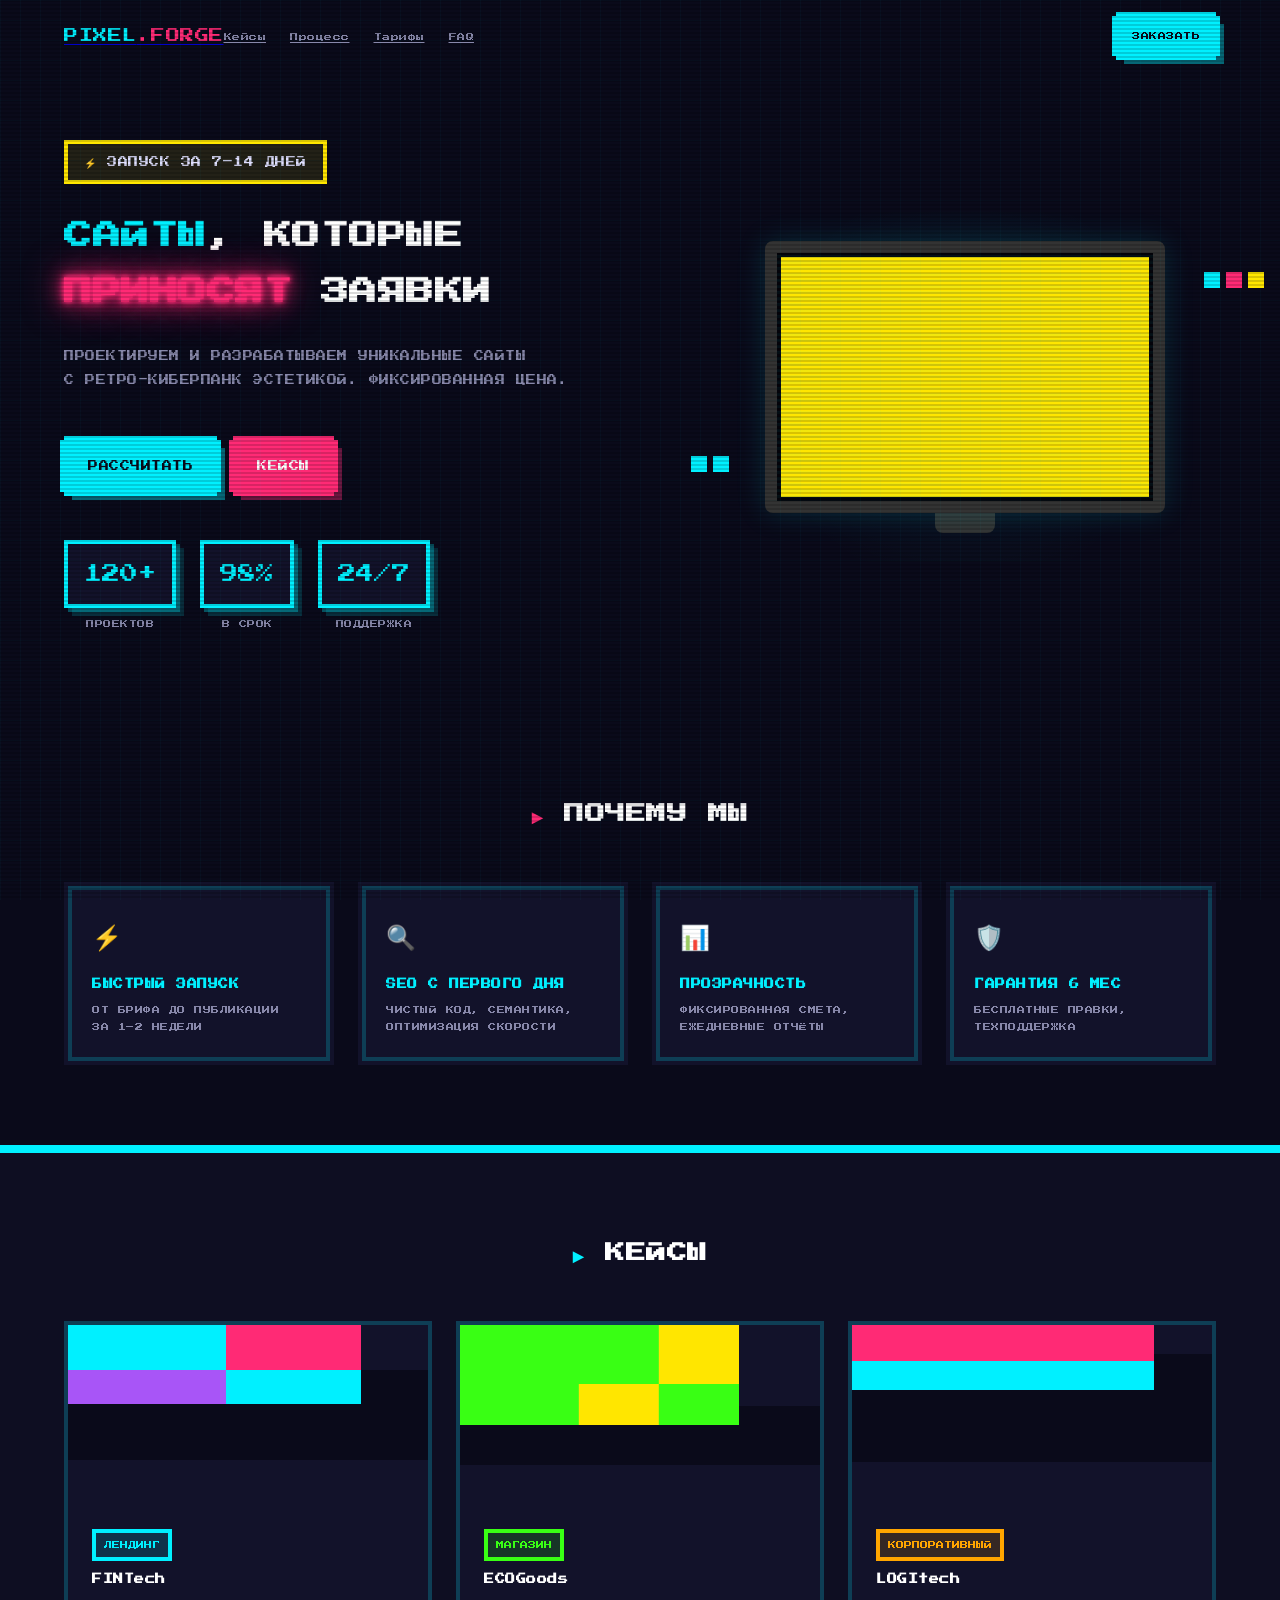
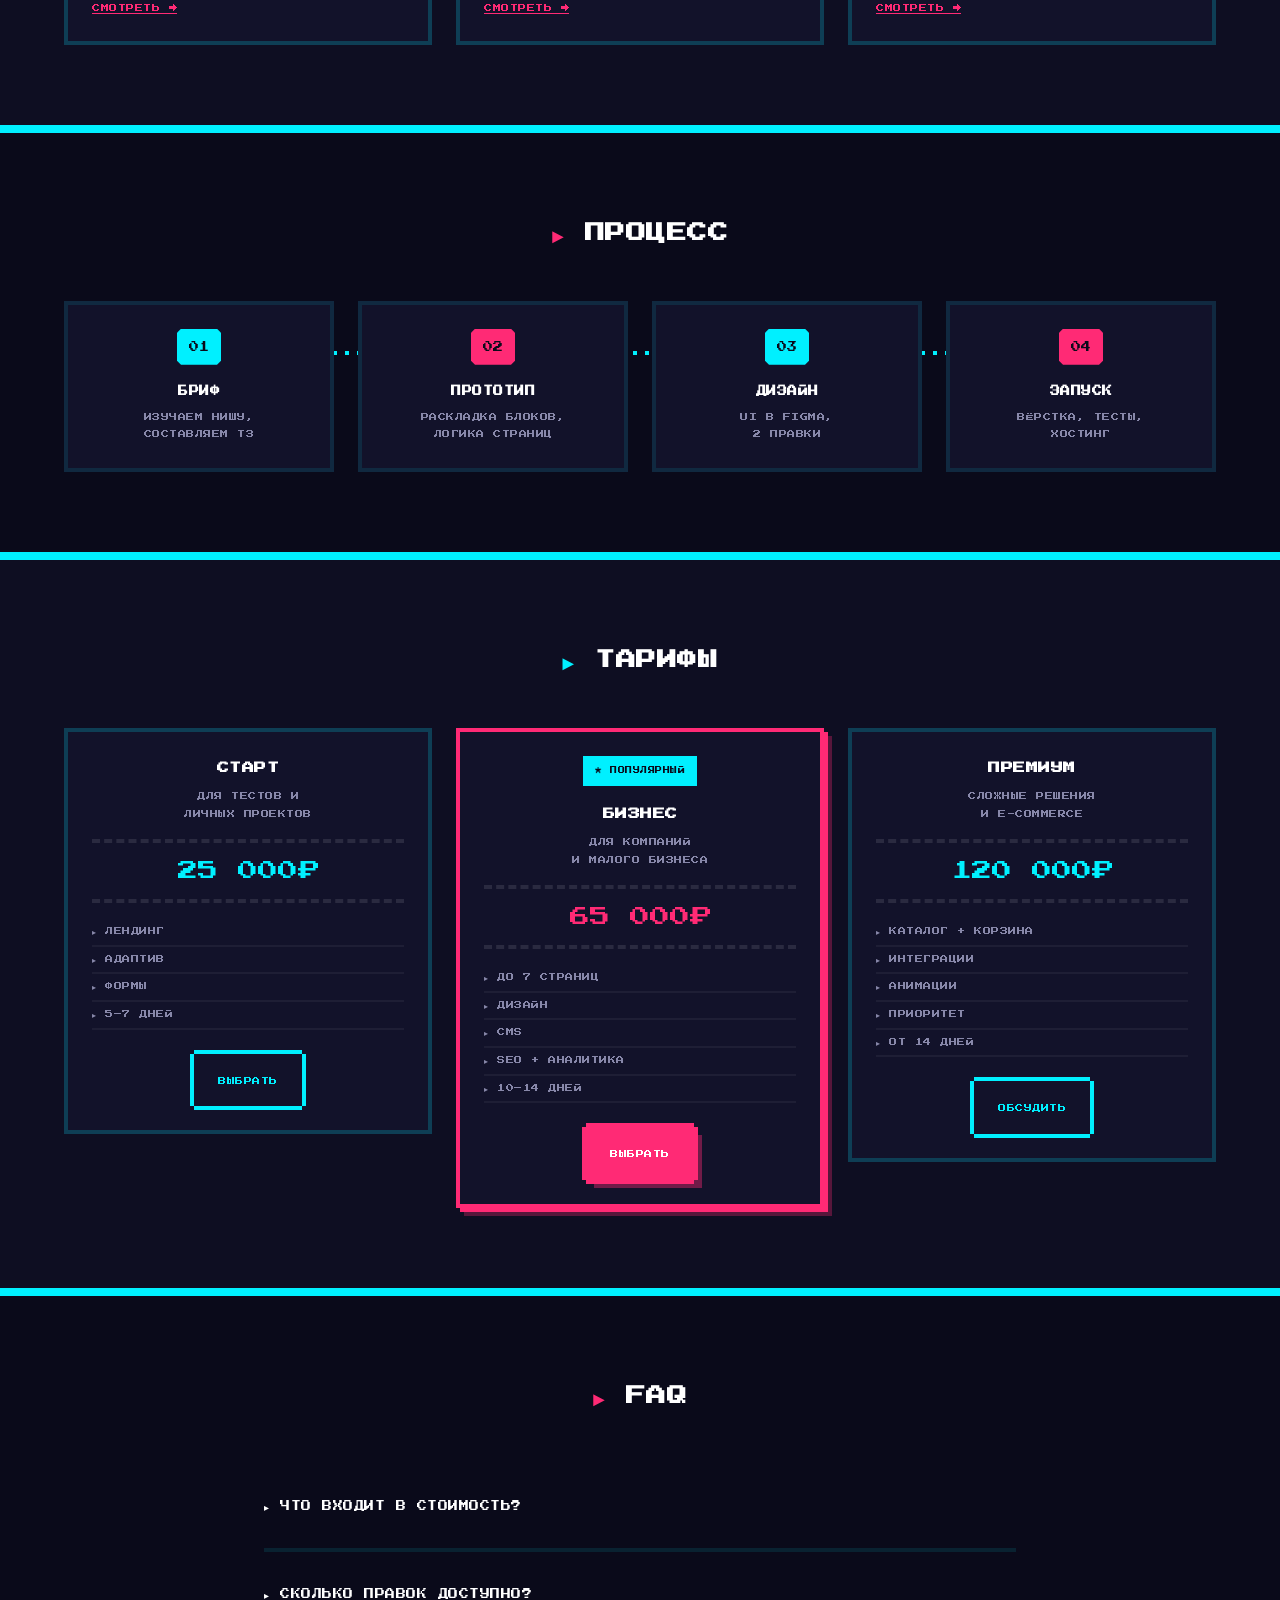
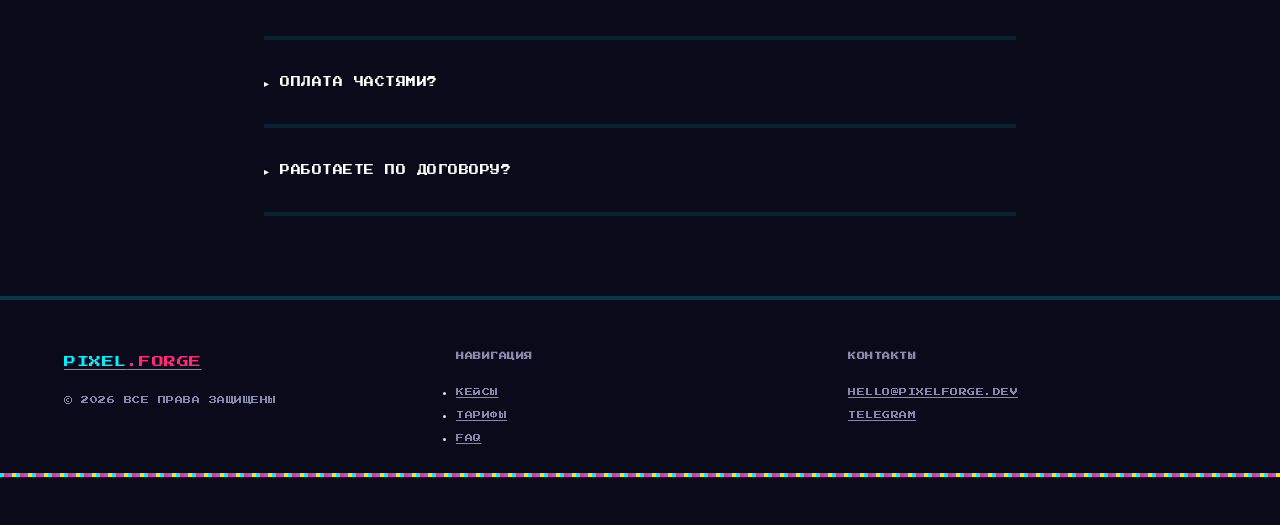
==== index.html @ 9a160480 "Add files via upload" ====
<!DOCTYPE html>
<html lang="ru">
<head>
  <meta charset="UTF-8">
  <meta name="viewport" content="width=device-width, initial-scale=1.0">
  <title>PIXEL.FORGE — Сайты в пиксельном стиле</title>
  <meta name="description" content="Создаём уникальные сайты в ретро-киберпанк стиле. Прозрачные цены, фиксированные сроки.">

  <!-- Пиксельный шрифт -->
  <link rel="preconnect" href="https://fonts.googleapis.com">
  <link rel="preconnect" href="https://fonts.gstatic.com" crossorigin>
  <link href="https://fonts.googleapis.com/css2?family=Press+Start+2P&display=swap" rel="stylesheet">

  <link rel="stylesheet" href="css/style.css">
</head>
<body>

  <!-- Сканлайн-оверлей -->
  <div class="scanlines"></div>
  <div class="grid-overlay"></div>

  <!-- HEADER -->
  <header class="header" id="header">
    <div class="container header__inner">
      <a href="#" class="logo">
        <span class="pixel-text pixel-cyan">PIXEL</span><span class="pixel-text pixel-pink">.FORGE</span>
      </a>
      <nav class="nav" id="nav">
        <ul class="nav__list">
          <li><a href="#portfolio" class="nav__link pixel-text">Кейсы</a></li>
          <li><a href="#process" class="nav__link pixel-text">Процесс</a></li>
          <li><a href="#pricing" class="nav__link pixel-text">Тарифы</a></li>
          <li><a href="#faq" class="nav__link pixel-text">FAQ</a></li>
        </ul>
        <button class="nav__close pixel-text" aria-label="Закрыть меню">[X]</button>
      </nav>
      <a href="#pricing" class="btn btn-pixel btn-cyan header__cta">
        <span class="pixel-text">ЗАКАЗАТЬ</span>
      </a>
      <button class="burger" id="burger" aria-label="Открыть меню">
        <span></span><span></span><span></span>
      </button>
    </div>
  </header>

  <main>
    <!-- HERO -->
    <section class="hero">
      <div class="container hero__inner">
        <div class="hero__content">
          <div class="pixel-badge fade-up">
            <span class="pixel-text">⚡ ЗАПУСК ЗА 7–14 ДНЕЙ</span>
          </div>
          <h1 class="fade-up pixel-text">
            <span class="pixel-cyan">САЙТЫ</span>, КОТОРЫЕ<br>
            <span class="pixel-pink glow">ПРИНОСЯТ</span> ЗАЯВКИ
          </h1>
          <p class="hero__desc pixel-text fade-up">
            ПРОЕКТИРУЕМ И РАЗРАБАТЫВАЕМ УНИКАЛЬНЫЕ САЙТЫ<br>
            С РЕТРО-КИБЕРПАНК ЭСТЕТИКОЙ. ФИКСИРОВАННАЯ ЦЕНА.
          </p>
          <div class="hero__btns fade-up">
            <a href="#pricing" class="btn btn-pixel btn-cyan">
              <span class="pixel-text">РАССЧИТАТЬ</span>
            </a>
            <a href="#portfolio" class="btn btn-pixel btn-pink">
              <span class="pixel-text">КЕЙСЫ</span>
            </a>
          </div>

          <!-- Пиксельная статистика -->
          <div class="pixel-stats fade-up">
            <div class="pixel-stat">
              <div class="pixel-block">120+</div>
              <span class="pixel-text small">ПРОЕКТОВ</span>
            </div>
            <div class="pixel-stat">
              <div class="pixel-block">98%</div>
              <span class="pixel-text small">В СРОК</span>
            </div>
            <div class="pixel-stat">
              <div class="pixel-block">24/7</div>
              <span class="pixel-text small">ПОДДЕРЖКА</span>
            </div>
          </div>
        </div>

        <!-- Пиксельный мокап -->
        <div class="hero__visual fade-up">
          <div class="pixel-monitor">
            <div class="monitor-screen">
              <div class="monitor-content">
                <div class="pixel-city"></div>
              </div>
              <div class="scanline-monitor"></div>
            </div>
            <div class="monitor-stand"></div>
            <div class="monitor-glow"></div>
          </div>

          <!-- Декоративные пиксель-элементы -->
          <div class="pixel-deco pixel-deco-1">
            <div class="pixel-block-small pixel-cyan-bg"></div>
            <div class="pixel-block-small pixel-pink-bg"></div>
            <div class="pixel-block-small pixel-yellow-bg"></div>
          </div>
          <div class="pixel-deco pixel-deco-2">
            <div class="pixel-block-small pixel-cyan-bg"></div>
            <div class="pixel-block-small pixel-cyan-bg"></div>
          </div>
        </div>
      </div>
    </section>

    <!-- BENEFITS -->
    <section class="section" id="benefits">
      <div class="container">
        <h2 class="section-title fade-up pixel-text">
          <span class="pixel-pink">►</span> ПОЧЕМУ МЫ
        </h2>
        <div class="pixel-grid pixel-grid-4">
          <div class="pixel-card fade-up">
            <div class="pixel-card-icon">⚡</div>
            <h3 class="pixel-text">БЫСТРЫЙ ЗАПУСК</h3>
            <p class="pixel-text small">ОТ БРИФА ДО ПУБЛИКАЦИИ<br>ЗА 1–2 НЕДЕЛИ</p>
          </div>
          <div class="pixel-card fade-up">
            <div class="pixel-card-icon">🔍</div>
            <h3 class="pixel-text">SEO С ПЕРВОГО ДНЯ</h3>
            <p class="pixel-text small">ЧИСТЫЙ КОД, СЕМАНТИКА,<br>ОПТИМИЗАЦИЯ СКОРОСТИ</p>
          </div>
          <div class="pixel-card fade-up">
            <div class="pixel-card-icon">📊</div>
            <h3 class="pixel-text">ПРОЗРАЧНОСТЬ</h3>
            <p class="pixel-text small">ФИКСИРОВАННАЯ СМЕТА,<br>ЕЖЕДНЕВНЫЕ ОТЧЁТЫ</p>
          </div>
          <div class="pixel-card fade-up">
            <div class="pixel-card-icon">🛡️</div>
            <h3 class="pixel-text">ГАРАНТИЯ 6 МЕС</h3>
            <p class="pixel-text small">БЕСПЛАТНЫЕ ПРАВКИ,<br>ТЕХПОДДЕРЖКА</p>
          </div>
        </div>
      </div>
    </section>

    <!-- PORTFOLIO -->
    <section class="section section-alt" id="portfolio">
      <div class="container">
        <h2 class="section-title fade-up pixel-text">
          <span class="pixel-cyan">►</span> КЕЙСЫ
        </h2>
        <div class="pixel-grid pixel-grid-3">
          <article class="portfolio-pixel fade-up">
            <div class="portfolio-pixel-img">
              <div class="pixel-art-thumb pixel-art-thumb-1"></div>
            </div>
            <div class="portfolio-pixel-info">
              <span class="pixel-tag">ЛЕНДИНГ</span>
              <h3 class="pixel-text">FINTech</h3>
              <a href="#" class="link-pixel pixel-text">СМОТРЕТЬ →</a>
            </div>
          </article>
          <article class="portfolio-pixel fade-up">
            <div class="portfolio-pixel-img">
              <div class="pixel-art-thumb pixel-art-thumb-2"></div>
            </div>
            <div class="portfolio-pixel-info">
              <span class="pixel-tag pixel-tag-green">МАГАЗИН</span>
              <h3 class="pixel-text">ECOGoods</h3>
              <a href="#" class="link-pixel pixel-text">СМОТРЕТЬ →</a>
            </div>
          </article>
          <article class="portfolio-pixel fade-up">
            <div class="portfolio-pixel-img">
              <div class="pixel-art-thumb pixel-art-thumb-3"></div>
            </div>
            <div class="portfolio-pixel-info">
              <span class="pixel-tag pixel-tag-orange">КОРПОРАТИВНЫЙ</span>
              <h3 class="pixel-text">LOGItech</h3>
              <a href="#" class="link-pixel pixel-text">СМОТРЕТЬ →</a>
            </div>
          </article>
        </div>
      </div>
    </section>

    <!-- PROCESS -->
    <section class="section" id="process">
      <div class="container">
        <h2 class="section-title fade-up pixel-text">
          <span class="pixel-pink">►</span> ПРОЦЕСС
        </h2>
        <div class="pixel-steps">
          <div class="pixel-step fade-up">
            <div class="pixel-step-num pixel-cyan-bg">01</div>
            <h3 class="pixel-text">БРИФ</h3>
            <p class="pixel-text small">ИЗУЧАЕМ НИШУ,<br>СОСТАВЛЯЕМ ТЗ</p>
          </div>
          <div class="pixel-step fade-up">
            <div class="pixel-step-num pixel-pink-bg">02</div>
            <h3 class="pixel-text">ПРОТОТИП</h3>
            <p class="pixel-text small">РАСКЛАДКА БЛОКОВ,<br>ЛОГИКА СТРАНИЦ</p>
          </div>
          <div class="pixel-step fade-up">
            <div class="pixel-step-num pixel-cyan-bg">03</div>
            <h3 class="pixel-text">ДИЗАЙН</h3>
            <p class="pixel-text small">UI В FIGMA,<br>2 ПРАВКИ</p>
          </div>
          <div class="pixel-step fade-up">
            <div class="pixel-step-num pixel-pink-bg">04</div>
            <h3 class="pixel-text">ЗАПУСК</h3>
            <p class="pixel-text small">ВЁРСТКА, ТЕСТЫ,<br>ХОСТИНГ</p>
          </div>
        </div>
      </div>
    </section>

    <!-- PRICING -->
    <section class="section section-alt" id="pricing">
      <div class="container">
        <h2 class="section-title fade-up pixel-text">
          <span class="pixel-cyan">►</span> ТАРИФЫ
        </h2>
        <div class="pricing-pixel-grid">
          <div class="price-pixel-card fade-up">
            <h3 class="pixel-text">СТАРТ</h3>
            <p class="pixel-text small price-desc">ДЛЯ ТЕСТОВ И<br>ЛИЧНЫХ ПРОЕКТОВ</p>
            <div class="pixel-price pixel-cyan">25 000₽</div>
            <ul class="pixel-price-list">
              <li class="pixel-text small">▸ ЛЕНДИНГ</li>
              <li class="pixel-text small">▸ АДАПТИВ</li>
              <li class="pixel-text small">▸ ФОРМЫ</li>
              <li class="pixel-text small">▸ 5–7 ДНЕЙ</li>
            </ul>
            <a href="#contact" class="btn btn-pixel btn-outline-cyan">
              <span class="pixel-text small">ВЫБРАТЬ</span>
            </a>
          </div>
          <div class="price-pixel-card price-pixel-card-pop fade-up">
            <div class="pixel-badge pixel-badge-blue pixel-text">★ ПОПУЛЯРНЫЙ</div>
            <h3 class="pixel-text">БИЗНЕС</h3>
            <p class="pixel-text small price-desc">ДЛЯ КОМПАНИЙ<br>И МАЛОГО БИЗНЕСА</p>
            <div class="pixel-price pixel-pink">65 000₽</div>
            <ul class="pixel-price-list">
              <li class="pixel-text small">▸ ДО 7 СТРАНИЦ</li>
              <li class="pixel-text small">▸ ДИЗАЙН</li>
              <li class="pixel-text small">▸ CMS</li>
              <li class="pixel-text small">▸ SEO + АНАЛИТИКА</li>
              <li class="pixel-text small">▸ 10–14 ДНЕЙ</li>
            </ul>
            <a href="#contact" class="btn btn-pixel btn-pink">
              <span class="pixel-text small">ВЫБРАТЬ</span>
            </a>
          </div>
          <div class="price-pixel-card fade-up">
            <h3 class="pixel-text">ПРЕМИУМ</h3>
            <p class="pixel-text small price-desc">СЛОЖНЫЕ РЕШЕНИЯ<br>И E-COMMERCE</p>
            <div class="pixel-price pixel-cyan">120 000₽</div>
            <ul class="pixel-price-list">
              <li class="pixel-text small">▸ КАТАЛОГ + КОРЗИНА</li>
              <li class="pixel-text small">▸ ИНТЕГРАЦИИ</li>
              <li class="pixel-text small">▸ АНИМАЦИИ</li>
              <li class="pixel-text small">▸ ПРИОРИТЕТ</li>
              <li class="pixel-text small">▸ ОТ 14 ДНЕЙ</li>
            </ul>
            <a href="#contact" class="btn btn-pixel btn-outline-cyan">
              <span class="pixel-text small">ОБСУДИТЬ</span>
            </a>
          </div>
        </div>
      </div>
    </section>

    <!-- FAQ -->
    <section class="section" id="faq">
      <div class="container faq-container">
        <h2 class="section-title fade-up pixel-text">
          <span class="pixel-pink">►</span> FAQ
        </h2>
        <details class="faq-pixel fade-up">
          <summary class="faq-pixel-question pixel-text">▸ ЧТО ВХОДИТ В СТОИМОСТЬ?</summary>
          <div class="faq-pixel-answer pixel-text small">ДИЗАЙН, АДАПТИВНАЯ ВЁРСТКА, БАЗОВОЕ SEO, НАСТРОЙКА ХОСТИНГА, АНАЛИТИКА И 30 ДНЕЙ ПОДДЕРЖКИ.</div>
        </details>
        <details class="faq-pixel fade-up">
          <summary class="faq-pixel-question pixel-text">▸ СКОЛЬКО ПРАВОК ДОСТУПНО?</summary>
          <div class="faq-pixel-answer pixel-text small">НА ЭТАПЕ ДИЗАЙНА — 2 РАУНДА. НА ВЁРСТКЕ — МЕЛКИЕ ПРАВКИ БЕСПЛАТНО.</div>
        </details>
        <details class="faq-pixel fade-up">
          <summary class="faq-pixel-question pixel-text">▸ ОПЛАТА ЧАСТЯМИ?</summary>
          <div class="faq-pixel-answer pixel-text small">ДА. СТАНДАРТНАЯ СХЕМА: 50% ПРЕДОПЛАТА, 50% ПОСЛЕ СДАЧИ.</div>
        </details>
        <details class="faq-pixel fade-up">
          <summary class="faq-pixel-question pixel-text">▸ РАБОТАЕТЕ ПО ДОГОВОРУ?</summary>
          <div class="faq-pixel-answer pixel-text small">ОБЯЗАТЕЛЬНО. ФИКСИРУЕМ СРОКИ, СТОИМОСТЬ, ЭТАПЫ.</div>
        </details>
      </div>
    </section>
  </main>

  <!-- FOOTER -->
  <footer class="footer">
    <div class="container footer__grid">
      <div>
        <a href="#" class="logo footer-logo">
          <span class="pixel-text pixel-cyan">PIXEL</span><span class="pixel-text pixel-pink">.FORGE</span>
        </a>
        <p class="pixel-text small footer-copy">© 2026 ВСЕ ПРАВА ЗАЩИЩЕНЫ</p>
      </div>
      <div>
        <h4 class="pixel-text small">НАВИГАЦИЯ</h4>
        <ul>
          <li><a href="#portfolio" class="pixel-text small">КЕЙСЫ</a></li>
          <li><a href="#pricing" class="pixel-text small">ТАРИФЫ</a></li>
          <li><a href="#faq" class="pixel-text small">FAQ</a></li>
        </ul>
      </div>
      <div>
        <h4 class="pixel-text small">КОНТАКТЫ</h4>
        <p><a href="mailto:hello@pixelforge.dev" class="pixel-text small">HELLO@PIXELFORGE.DEV</a></p>
        <p><a href="#" class="pixel-text small">TELEGRAM</a></p>
      </div>
    </div>
    <div class="footer-pixel-border"></div>
  </footer>

  <script src="js/main.js"></script>
</body>
</html>
---- css/style.css ----
/* ============================================
   PIXEL CYBERPUNK STYLE
   ============================================ */

:root {
  /* Основные цвета */
  --bg-dark: #0a0a1a;
  --bg-darker: #06060f;
  --bg-card: #12122a;
  --bg-card-alt: #1a1a3a;
  --bg-alt: #0e0e22;

  /* Неоновые акценты */
  --cyan: #00f0ff;
  --cyan-dark: #008899;
  --pink: #ff2a75;
  --pink-dark: #cc1155;
  --yellow: #ffe600;
  --green: #39ff14;
  --purple: #a855f7;

  /* Текст */
  --text-primary: #e0e0ff;
  --text-secondary: #8888aa;
  --text-bright: #ffffff;

  /* Размеры */
  --container: 1200px;
  --space-xs: 8px;
  --space-sm: 16px;
  --space-md: 24px;
  --space-lg: 48px;
  --space-xl: 80px;

  /* Пиксель */
  --pixel: 4px;
}

/* ============================================
   RESET & BASE
   ============================================ */
*, *::before, *::after {
  box-sizing: border-box;
  margin: 0;
  padding: 0;
}

html {
  scroll-behavior: smooth;
}

body {
  font-family: 'Press Start 2P', monospace;
  background: var(--bg-dark);
  color: var(--text-primary);
  line-height: 2;
  font-size: 10px;
  overflow-x: hidden;
  -webkit-font-smoothing: none;
}

/* Пиксельный текст */
.pixel-text {
  font-family: 'Press Start 2P', monospace;
  letter-spacing: 0.5px;
}

.pixel-text.small {
  font-size: 8px;
  line-height: 2.2;
}

/* Неоновые цвета */
.pixel-cyan { color: var(--cyan); }
.pixel-pink { color: var(--pink); }
.pixel-yellow { color: var(--yellow); }
.pixel-green { color: var(--green); }

/* Неоновое свечение */
.glow {
  text-shadow:
    0 0 5px currentColor,
    0 0 10px currentColor,
    0 0 20px currentColor,
    0 0 40px currentColor;
  animation: glowPulse 2s ease-in-out infinite alternate;
}

@keyframes glowPulse {
  0% { filter: brightness(1); }
  100% { filter: brightness(1.3); }
}

/* Пиксельные фоны */
.pixel-cyan-bg { background: var(--cyan) !important; color: var(--bg-dark) !important; }
.pixel-pink-bg { background: var(--pink) !important; color: var(--bg-dark) !important; }
.pixel-yellow-bg { background: var(--yellow) !important; color: var(--bg-dark) !important; }

/* ============================================
   SCANLINES & GRID OVERLAY
   ============================================ */
.scanlines {
  position: fixed;
  top: 0;
  left: 0;
  width: 100%;
  height: 100%;
  pointer-events: none;
  z-index: 9999;
  background: repeating-linear-gradient(
    0deg,
    transparent,
    transparent 2px,
    rgba(0, 0, 0, 0.15) 2px,
    rgba(0, 0, 0, 0.15) 4px
  );
}

.grid-overlay {
  position: fixed;
  top: 0;
  left: 0;
  width: 100%;
  height: 100%;
  pointer-events: none;
  z-index: 9998;
  background-image:
    linear-gradient(rgba(0, 240, 255, 0.03) 1px, transparent 1px),
    linear-gradient(90deg, rgba(0, 240, 255, 0.03) 1px, transparent 1px);
  background-size: 20px 20px;
}

/* ============================================
   CONTAINER & SECTIONS
   ============================================ */
.container {
  max-width: var(--container);
  margin: 0 auto;
  padding: 0 var(--space-md);
}

.section {
  padding: var(--space-xl) 0;
  position: relative;
}

.section-alt {
  background: var(--bg-alt);
  border-top: calc(var(--pixel) * 2) solid var(--cyan);
  border-bottom: calc(var(--pixel) * 2) solid var(--cyan);
}

.section-title {
  font-size: clamp(14px, 3vw, 20px);
  text-align: center;
  margin-bottom: var(--space-lg);
  color: var(--text-bright);
}

/* ============================================
   PIXEL BLOCK (базовый квадрат)
   ============================================ */
.pixel-block {
  background: var(--bg-card);
  border: var(--pixel) solid var(--cyan);
  padding: calc(var(--pixel) * 3) calc(var(--pixel) * 4);
  font-size: 18px;
  color: var(--cyan);
  text-align: center;
  position: relative;
  /* Эффект тени как у пикселей */
  box-shadow:
    var(--pixel) var(--pixel) 0 0 rgba(0, 240, 255, 0.3),
    calc(var(--pixel) * 2) calc(var(--pixel) * 2) 0 0 rgba(0, 240, 255, 0.15);
}

.pixel-block-small {
  width: calc(var(--pixel) * 4);
  height: calc(var(--pixel) * 4);
  display: inline-block;
  margin: 2px;
}

/* ============================================
   BUTTONS
   ============================================ */
.btn-pixel {
  display: inline-block;
  padding: calc(var(--pixel) * 4) calc(var(--pixel) * 6);
  border: none;
  cursor: pointer;
  text-decoration: none;
  position: relative;
  transition: all 0.1s steps(2);
  /* Пиксельная рамка */
  box-shadow:
    calc(var(--pixel) * -1) 0 0 0 var(--cyan),
    calc(var(--pixel) * 1) 0 0 0 var(--cyan),
    0 calc(var(--pixel) * -1) 0 0 var(--cyan),
    0 calc(var(--pixel) * 1) 0 0 var(--cyan),
    calc(var(--pixel) * 2) calc(var(--pixel) * 2) 0 0 rgba(0, 240, 255, 0.4);
  image-rendering: pixelated;
}

.btn-pixel::before {
  content: '';
  position: absolute;
  top: calc(var(--pixel) * 2);
  left: calc(var(--pixel) * 2);
  right: calc(var(--pixel) * -2);
  bottom: calc(var(--pixel) * -2);
  z-index: -1;
}

/* Cyan кнопка */
.btn-cyan {
  background: var(--cyan);
  color: var(--bg-dark);
}

.btn-cyan:hover {
  background: var(--text-bright);
  box-shadow:
    calc(var(--pixel) * -1) 0 0 0 var(--cyan),
    calc(var(--pixel) * 1) 0 0 0 var(--cyan),
    0 calc(var(--pixel) * -1) 0 0 var(--cyan),
    0 calc(var(--pixel) * 1) 0 0 var(--cyan),
    0 0 20px rgba(0, 240, 255, 0.6),
    0 0 40px rgba(0, 240, 255, 0.3);
  transform: translate(calc(var(--pixel) * -1), calc(var(--pixel) * -1));
}

/* Pink кнопка */
.btn-pink {
  background: var(--pink);
  color: var(--text-bright);
  box-shadow:
    calc(var(--pixel) * -1) 0 0 0 var(--pink),
    calc(var(--pixel) * 1) 0 0 0 var(--pink),
    0 calc(var(--pixel) * -1) 0 0 var(--pink),
    0 calc(var(--pixel) * 1) 0 0 var(--pink),
    calc(var(--pixel) * 2) calc(var(--pixel) * 2) 0 0 rgba(255, 42, 117, 0.4);
}

.btn-pink:hover {
  background: #ff4488;
  box-shadow:
    calc(var(--pixel) * -1) 0 0 0 var(--pink),
    calc(var(--pixel) * 1) 0 0 0 var(--pink),
    0 calc(var(--pixel) * -1) 0 0 var(--pink),
    0 calc(var(--pixel) * 1) 0 0 var(--pink),
    0 0 20px rgba(255, 42, 117, 0.6);
  transform: translate(calc(var(--pixel) * -1), calc(var(--pixel) * -1));
}

/* Outline cyan */
.btn-outline-cyan {
  background: transparent;
  color: var(--cyan);
  box-shadow:
    calc(var(--pixel) * -1) 0 0 0 var(--cyan),
    calc(var(--pixel) * 1) 0 0 0 var(--cyan),
    0 calc(var(--pixel) * -1) 0 0 var(--cyan),
    0 calc(var(--pixel) * 1) 0 0 var(--cyan);
}

.btn-outline-cyan:hover {
  background: var(--cyan);
  color: var(--bg-dark);
  transform: translate(calc(var(--pixel) * -1), calc(var(--pixel) * -1));
}

/* ============================================
   HEADER
   ============================================ */
.header {
  position: fixed;
  top: 0;
  left: 0;
  width: 100%;
  z-index: 100;
  padding: var(--space-sm) 0;
  transition: all 0.3s;
  border-bottom: var(--pixel) solid transparent;
}

.header.scrolled {
  background: rgba(6, 6, 15, 0.95);
  border-bottom-color: var(--cyan);
  box-shadow: 0 calc(var(--pixel) * 2) 0 0 rgba(0, 240, 255, 0.2);
}

.header__inner {
  display: flex;
  align-items: center;
  justify-content: space-between;
}

.logo {
  font-size: 14px;
  letter-spacing: 2px;
}

.nav__list {
  display: flex;
  gap: var(--space-md);
  list-style: none;
}

.nav__link {
  color: var(--text-secondary);
  font-size: 8px;
  transition: color 0.2s, text-shadow 0.2s;
  position: relative;
}

.nav__link:hover {
  color: var(--cyan);
  text-shadow: 0 0 10px var(--cyan);
}

/* Пиксельная линия под ссылками */
.nav__link::after {
  content: '';
  position: absolute;
  bottom: -4px;
  left: 0;
  width: 0;
  height: var(--pixel);
  background: var(--cyan);
  transition: width 0.2s steps(3);
}

.nav__link:hover::after {
  width: 100%;
}

.header__cta {
  margin-left: auto;
  padding: calc(var(--pixel) * 3) calc(var(--pixel) * 4);
  font-size: 8px;
}

/* Бургер */
.burger {
  display: none;
  background: none;
  border: var(--pixel) solid var(--cyan);
  cursor: pointer;
  width: 40px;
  height: 40px;
  position: relative;
  padding: 8px;
}

.burger span {
  display: block;
  width: 100%;
  height: var(--pixel);
  background: var(--cyan);
  position: absolute;
  left: 0;
  transition: 0.2s steps(2);
}

.burger span:nth-child(1) { top: 8px; }
.burger span:nth-child(2) { top: 18px; }
.burger span:nth-child(3) { bottom: 8px; }

.burger.active span:nth-child(1) {
  transform: rotate(45deg);
  top: 16px;
  background: var(--pink);
}
.burger.active span:nth-child(2) { opacity: 0; }
.burger.active span:nth-child(3) {
  transform: rotate(-45deg);
  bottom: 16px;
  background: var(--pink);
}

.nav__close { display: none; }

/* ============================================
   HERO
   ============================================ */
.hero {
  padding-top: 140px;
  padding-bottom: var(--space-xl);
  position: relative;
  overflow: hidden;
}

.hero__inner {
  display: grid;
  grid-template-columns: 1.2fr 1fr;
  gap: var(--space-lg);
  align-items: center;
}

.hero__content h1 {
  font-size: clamp(16px, 4vw, 28px);
  line-height: 2;
  margin-bottom: var(--space-md);
  color: var(--text-bright);
}

.hero__desc {
  color: var(--text-secondary);
  margin-bottom: var(--space-lg);
  line-height: 2.4;
}

.hero__btns {
  display: flex;
  gap: var(--space-sm);
  margin-bottom: var(--space-lg);
  flex-wrap: wrap;
}

/* Pixel Badge */
.pixel-badge {
  display: inline-block;
  padding: calc(var(--pixel) * 2) calc(var(--pixel) * 4);
  border: var(--pixel) solid var(--yellow);
  margin-bottom: var(--space-md);
  background: rgba(255, 230, 0, 0.1);
  animation: badgeBlink 3s ease-in-out infinite;
}

@keyframes badgeBlink {
  0%, 100% { opacity: 1; }
  50% { opacity: 0.7; }
}

/* Pixel Stats */
.pixel-stats {
  display: flex;
  gap: var(--space-md);
  flex-wrap: wrap;
}

.pixel-stat {
  display: flex;
  flex-direction: column;
  align-items: center;
  gap: var(--space-xs);
}

.pixel-stat .small {
  color: var(--text-secondary);
}

/* Pixel Monitor */
.hero__visual {
  position: relative;
  display: flex;
  justify-content: center;
  align-items: center;
}

.pixel-monitor {
  position: relative;
  width: 100%;
  max-width: 400px;
}

.monitor-screen {
  background: var(--bg-darker);
  border: calc(var(--pixel) * 3) solid #333;
  border-radius: calc(var(--pixel) * 2);
  padding: var(--pixel);
  position: relative;
  overflow: hidden;
  box-shadow:
    0 0 30px rgba(0, 240, 255, 0.15),
    inset 0 0 30px rgba(0, 0, 0, 0.5);
}

.monitor-content {
  background: linear-gradient(135deg, var(--bg-dark) 0%, #1a0a2e 100%);
  height: 240px;
  position: relative;
  overflow: hidden;
}

/* Пиксельный город внутри монитора */
.pixel-city {
  position: absolute;
  bottom: 0;
  left: 0;
  width: 100%;
  height: 100%;
  background:
    /* Здание 1 */
    linear-gradient(var(--pink) 0 0) 10% 20% / 15% 60%,
    /* Здание 2 */
    linear-gradient(var(--cyan) 0 0) 30% 40% / 12% 45%,
    /* Здание 3 */
    linear-gradient(var(--purple) 0 0) 50% 10% / 20% 75%,
    /* Здание 4 */
    linear-gradient(var(--cyan) 0 0) 75% 30% / 14% 55%,
    /* Земля */
    linear-gradient(var(--text-secondary) 0 0) 0 85% / 100% 15%;
  background-repeat: no-repeat;
}

/* Окна в зданиях */
.pixel-city::before {
  content: '';
  position: absolute;
  width: 100%;
  height: 100%;
  background:
    linear-gradient(var(--yellow) 0 0) 13% 30% / 4% 4%,
    linear-gradient(var(--yellow) 0 0) 13% 40% / 4% 4%,
    linear-gradient(var(--yellow) 0 0) 13% 50% / 4% 4%,
    linear-gradient(var(--yellow) 0 0) 33% 50% / 4% 4%,
    linear-gradient(var(--yellow) 0 0) 33% 60% / 4% 4%,
    linear-gradient(var(--yellow) 0 0) 55% 20% / 4% 4%,
    linear-gradient(var(--yellow) 0 0) 55% 30% / 4% 4%,
    linear-gradient(var(--yellow) 0 0) 55% 40% / 4% 4%,
    linear-gradient(var(--yellow) 0 0) 78% 40% / 4% 4%,
    linear-gradient(var(--yellow) 0 0) 78% 50% / 4% 4%;
  animation: windowBlink 4s ease-in-out infinite alternate;
}

@keyframes windowBlink {
  0%, 70% { opacity: 1; }
  75%, 85% { opacity: 0.3; }
  90%, 100% { opacity: 1; }
}

.scanline-monitor {
  position: absolute;
  top: 0;
  left: 0;
  width: 100%;
  height: 100%;
  background: repeating-linear-gradient(
    0deg,
    transparent,
    transparent 3px,
    rgba(0, 240, 255, 0.05) 3px,
    rgba(0, 240, 255, 0.05) 6px
  );
  pointer-events: none;
  animation: scanMove 3s linear infinite;
}

@keyframes scanMove {
  0% { transform: translateY(-100%); }
  100% { transform: translateY(100%); }
}

.monitor-stand {
  width: 60px;
  height: 20px;
  background: #333;
  margin: 0 auto;
  border-radius: 0 0 calc(var(--pixel) * 2) calc(var(--pixel) * 2);
}

.monitor-glow {
  position: absolute;
  top: 50%;
  left: 50%;
  transform: translate(-50%, -50%);
  width: 120%;
  height: 120%;
  background: radial-gradient(circle, rgba(0, 240, 255, 0.08) 0%, transparent 70%);
  pointer-events: none;
  z-index: -1;
}

/* Декоративные пиксель-блоки */
.pixel-deco {
  position: absolute;
  display: flex;
  gap: 2px;
}

.pixel-deco-1 {
  top: 10%;
  right: -10%;
  animation: float 4s ease-in-out infinite;
}

.pixel-deco-2 {
  bottom: 20%;
  left: -5%;
  animation: float 3s ease-in-out infinite reverse;
}

@keyframes float {
  0%, 100% { transform: translateY(0); }
  50% { transform: translateY(-10px); }
}

/* ============================================
   PIXEL GRID (Benefits)
   ============================================ */
.pixel-grid {
  display: grid;
  gap: var(--space-md);
}

.pixel-grid-4 {
  grid-template-columns: repeat(4, 1fr);
}

.pixel-grid-3 {
  grid-template-columns: repeat(3, 1fr);
}

.pixel-card {
  background: var(--bg-card);
  border: var(--pixel) solid transparent;
  padding: var(--space-md);
  position: relative;
  transition: all 0.2s steps(2);
  /* Пиксельная рамка через box-shadow */
  box-shadow:
    inset 0 0 0 var(--pixel) rgba(0, 240, 255, 0.2);
}

.pixel-card:hover {
  border-color: var(--cyan);
  box-shadow:
    inset 0 0 0 var(--pixel) var(--cyan),
    var(--pixel) var(--pixel) 0 0 rgba(0, 240, 255, 0.3);
  transform: translate(calc(var(--pixel) * -1), calc(var(--pixel) * -1));
}

.pixel-card-icon {
  font-size: 24px;
  margin-bottom: var(--space-sm);
  display: block;
}

.pixel-card h3 {
  font-size: 10px;
  color: var(--cyan);
  margin-bottom: var(--space-xs);
}

.pixel-card p {
  color: var(--text-secondary);
  font-size: 8px;
  line-height: 2.2;
}

/* ============================================
   PORTFOLIO
   ============================================ */
.portfolio-pixel {
  background: var(--bg-card);
  border: var(--pixel) solid rgba(0, 240, 255, 0.2);
  overflow: hidden;
  transition: all 0.2s steps(2);
}

.portfolio-pixel:hover {
  border-color: var(--cyan);
  box-shadow:
    var(--pixel) var(--pixel) 0 0 var(--cyan),
    calc(var(--pixel) * 2) calc(var(--pixel) * 2) 0 0 rgba(0, 240, 255, 0.3);
  transform: translate(calc(var(--pixel) * -1), calc(var(--pixel) * -1));
}

.portfolio-pixel-img {
  height: 180px;
  overflow: hidden;
  position: relative;
}

/* Пиксель-арт превью через CSS */
.pixel-art-thumb {
  width: 100%;
  height: 100%;
  image-rendering: pixelated;
}

.pixel-art-thumb-1 {
  background:
    linear-gradient(var(--cyan) 0 0) 0 0 / 25% 25%,
    linear-gradient(var(--cyan) 0 0) 25% 0 / 25% 25%,
    linear-gradient(var(--pink) 0 0) 50% 0 / 25% 25%,
    linear-gradient(var(--pink) 0 0) 75% 0 / 25% 25%,
    linear-gradient(var(--purple) 0 0) 0 25% / 25% 25%,
    linear-gradient(var(--purple) 0 0) 25% 25% / 25% 25%,
    linear-gradient(var(--cyan) 0 0) 50% 25% / 25% 25%,
    linear-gradient(var(--cyan) 0 0) 75% 25% / 25% 25%,
    linear-gradient(var(--bg-dark) 0 0) 0 50% / 100% 50%;
  background-size: 25% 25%, 25% 25%, 25% 25%, 25% 25%,
                   25% 25%, 25% 25%, 25% 25%, 25% 25%,
                   100% 50%;
  background-repeat: no-repeat;
}

.pixel-art-thumb-2 {
  background:
    linear-gradient(var(--green) 0 0) 0 0 / 33% 33%,
    linear-gradient(var(--green) 0 0) 33% 0 / 33% 33%,
    linear-gradient(var(--yellow) 0 0) 66% 0 / 34% 33%,
    linear-gradient(var(--green) 0 0) 0 33% / 33% 34%,
    linear-gradient(var(--yellow) 0 0) 33% 33% / 33% 34%,
    linear-gradient(var(--green) 0 0) 66% 33% / 34% 34%,
    linear-gradient(var(--bg-dark) 0 0) 0 67% / 100% 33%;
  background-repeat: no-repeat;
}

.pixel-art-thumb-3 {
  background:
    linear-gradient(var(--pink) 0 0) 0 0 / 20% 20%,
    linear-gradient(var(--pink) 0 0) 20% 0 / 20% 20%,
    linear-gradient(var(--pink) 0 0) 40% 0 / 20% 20%,
    linear-gradient(var(--pink) 0 0) 60% 0 / 20% 20%,
    linear-gradient(var(--pink) 0 0) 80% 0 / 20% 20%,
    linear-gradient(var(--cyan) 0 0) 0 20% / 20% 20%,
    linear-gradient(var(--cyan) 0 0) 20% 20% / 20% 20%,
    linear-gradient(var(--cyan) 0 0) 40% 20% / 20% 20%,
    linear-gradient(var(--cyan) 0 0) 60% 20% / 20% 20%,
    linear-gradient(var(--cyan) 0 0) 80% 20% / 20% 20%,
    linear-gradient(var(--bg-dark) 0 0) 0 40% / 100% 60%;
  background-repeat: no-repeat;
}

.portfolio-pixel-info {
  padding: var(--space-md);
}

.pixel-tag {
  display: inline-block;
  padding: calc(var(--pixel)) calc(var(--pixel) * 2);
  background: rgba(0, 240, 255, 0.15);
  color: var(--cyan);
  font-size: 8px;
  margin-bottom: var(--space-xs);
  border: var(--pixel) solid var(--cyan);
}

.pixel-tag-green {
  background: rgba(57, 255, 20, 0.15);
  color: var(--green);
  border-color: var(--green);
}

.pixel-tag-orange {
  background: rgba(255, 165, 0, 0.15);
  color: #ffa500;
  border-color: #ffa500;
}

.portfolio-pixel-info h3 {
  font-size: 10px;
  color: var(--text-bright);
  margin-bottom: var(--space-xs);
}

.link-pixel {
  color: var(--pink);
  font-size: 8px;
  transition: all 0.1s;
  display: inline-block;
}

.link-pixel:hover {
  color: var(--cyan);
  text-shadow: 0 0 10px var(--cyan);
  transform: translate(var(--pixel), 0);
}

/* ============================================
   PROCESS STEPS
   ============================================ */
.pixel-steps {
  display: grid;
  grid-template-columns: repeat(4, 1fr);
  gap: var(--space-md);
  position: relative;
}

.pixel-step {
  text-align: center;
  position: relative;
  padding: var(--space-md);
  background: var(--bg-card);
  border: var(--pixel) solid rgba(0, 240, 255, 0.1);
}

.pixel-step:hover {
  border-color: var(--cyan);
}

.pixel-step-num {
  display: inline-block;
  padding: calc(var(--pixel) * 2) calc(var(--pixel) * 3);
  font-size: 10px;
  margin-bottom: var(--space-sm);
  /* Пиксельные углы */
  clip-path: polygon(
    var(--pixel) 0, calc(100% - var(--pixel)) 0,
    100% var(--pixel), 100% calc(100% - var(--pixel)),
    calc(100% - var(--pixel)) 100%, var(--pixel) 100%,
    0 calc(100% - var(--pixel)), 0 var(--pixel)
  );
}

.pixel-step h3 {
  font-size: 10px;
  color: var(--text-bright);
  margin-bottom: var(--space-xs);
}

.pixel-step p {
  font-size: 8px;
  color: var(--text-secondary);
  line-height: 2.2;
}

/* Линия между шагами */
.pixel-steps::before {
  content: '';
  position: absolute;
  top: 50px;
  left: 15%;
  right: 15%;
  height: var(--pixel);
  background: repeating-linear-gradient(
    90deg,
    var(--cyan) 0 var(--pixel),
    transparent var(--pixel) calc(var(--pixel) * 3)
  );
  z-index: 0;
}

/* ============================================
   PRICING
   ============================================ */
.pricing-pixel-grid {
  display: grid;
  grid-template-columns: repeat(3, 1fr);
  gap: var(--space-md);
  align-items: start;
}

.price-pixel-card {
  background: var(--bg-card);
  border: var(--pixel) solid rgba(0, 240, 255, 0.2);
  padding: var(--space-md);
  text-align: center;
  position: relative;
  transition: all 0.2s steps(2);
}

.price-pixel-card:hover {
  border-color: var(--cyan);
  transform: translate(calc(var(--pixel) * -1), calc(var(--pixel) * -1));
  box-shadow:
    var(--pixel) var(--pixel) 0 0 var(--cyan),
    calc(var(--pixel) * 2) calc(var(--pixel) * 2) 0 0 rgba(0, 240, 255, 0.2);
}

.price-pixel-card-pop {
  border-color: var(--pink);
  box-shadow:
    var(--pixel) var(--pixel) 0 0 var(--pink),
    calc(var(--pixel) * 2) calc(var(--pixel) * 2) 0 0 rgba(255, 42, 117, 0.3);
  transform: scale(1.05);
}

.price-pixel-card-pop:hover {
  transform: scale(1.05) translate(calc(var(--pixel) * -1), calc(var(--pixel) * -1));
}

.pixel-badge-blue {
  background: var(--cyan);
  color: var(--bg-dark);
  padding: calc(var(--pixel)) calc(var(--pixel) * 2);
  display: inline-block;
  margin-bottom: var(--space-sm);
  font-size: 7px;
  border: var(--pixel) solid var(--cyan);
}

.price-pixel-card h3 {
  font-size: 12px;
  color: var(--text-bright);
  margin-bottom: var(--space-xs);
}

.price-desc {
  color: var(--text-secondary);
  margin-bottom: var(--space-sm);
  line-height: 2.2;
}

.pixel-price {
  font-size: 20px;
  margin: var(--space-sm) 0;
  padding: calc(var(--pixel) * 2) 0;
  border-top: var(--pixel) dashed rgba(255,255,255,0.1);
  border-bottom: var(--pixel) dashed rgba(255,255,255,0.1);
}

.pixel-price-list {
  text-align: left;
  margin-bottom: var(--space-md);
  padding: 0;
  list-style: none;
}

.pixel-price-list li {
  padding: calc(var(--pixel)) 0;
  border-bottom: calc(var(--pixel) / 2) solid rgba(255,255,255,0.05);
  color: var(--text-secondary);
}

/* ============================================
   FAQ
   ============================================ */
.faq-container {
  max-width: 800px;
  margin: 0 auto;
}

.faq-pixel {
  border-bottom: var(--pixel) solid rgba(0, 240, 255, 0.1);
  padding: var(--space-sm) 0;
}

.faq-pixel-question {
  cursor: pointer;
  padding: var(--space-sm) 0;
  list-style: none;
  color: var(--text-bright);
  font-size: 10px;
  transition: color 0.2s;
  display: flex;
  align-items: center;
}

.faq-pixel-question::-webkit-details-marker {
  display: none;
}

.faq-pixel:hover .faq-pixel-question {
  color: var(--cyan);
}

.faq-pixel[open] .faq-pixel-question {
  color: var(--pink);
}

.faq-pixel-answer {
  color: var(--text-secondary);
  padding-bottom: var(--space-sm);
  line-height: 2.2;
  padding-left: var(--pixel);
  border-left: var(--pixel) solid var(--cyan);
}

/* ============================================
   FOOTER
   ============================================ */
.footer {
  padding: var(--space-lg) 0;
  border-top: var(--pixel) solid rgba(0, 240, 255, 0.2);
  position: relative;
}

.footer__grid {
  display: grid;
  grid-template-columns: repeat(3, 1fr);
  gap: var(--space-md);
}

.footer-logo {
  font-size: 12px;
}

.footer h4 {
  color: var(--text-secondary);
  margin-bottom: var(--space-sm);
}

.footer a {
  color: var(--text-secondary);
  transition: color 0.2s, text-shadow 0.2s;
  display: inline-block;
  padding: calc(var(--pixel) / 2) 0;
}

.footer a:hover {
  color: var(--cyan);
  text-shadow: 0 0 10px var(--cyan);
}

.footer-copy {
  color: var(--text-secondary);
  margin-top: var(--space-sm);
  font-size: 7px;
}

.footer-pixel-border {
  height: var(--pixel);
  background: repeating-linear-gradient(
    90deg,
    var(--cyan) 0 var(--pixel),
    var(--pink) var(--pixel) calc(var(--pixel) * 2),
    var(--purple) calc(var(--pixel) * 2) calc(var(--pixel) * 3),
    var(--yellow) calc(var(--pixel) * 3) calc(var(--pixel) * 4)
  );
  margin-top: var(--space-md);
}

/* ============================================
   ANIMATIONS
   ============================================ */
.fade-up {
  opacity: 0;
  transform: translateY(calc(var(--pixel) * 4));
  transition: opacity 0.4s steps(4), transform 0.4s steps(4);
}

.fade-up.visible {
  opacity: 1;
  transform: translateY(0);
}

/* ============================================
   RESPONSIVE
   ============================================ */
@media (max-width: 1024px) {
  .pixel-grid-4,
  .pixel-grid-3,
  .pricing-pixel-grid,
  .pixel-steps,
  .footer__grid {
    grid-template-columns: repeat(2, 1fr);
  }

  .hero__inner {
    grid-template-columns: 1fr;
    text-align: center;
  }

  .hero__visual {
    display: none;
  }

  .pixel-stats {
    justify-content: center;
  }

  .pixel-steps::before {
    display: none;
  }
}

@media (max-width: 768px) {
  :root {
    --space-xl: 48px;
  }

  body {
    font-size: 9px;
  }

  .nav {
    position: fixed;
    top: 0;
    right: -100%;
    width: 80%;
    height: 100vh;
    background: var(--bg-darker);
    padding: 80px var(--space-md) var(--space-md);
    transition: right 0.3s steps(10);
    z-index: 90;
    border-left: var(--pixel) solid var(--cyan);
  }

  .nav.open {
    right: 0;
  }

  .nav__list {
    flex-direction: column;
    gap: var(--space-md);
  }

  .nav__close {
    display: block;
    position: absolute;
    top: 20px;
    right: 20px;
    background: none;
    border: none;
    color: var(--pink);
    font-size: 14px;
    cursor: pointer;
    font-family: 'Press Start 2P', monospace;
  }

  .burger {
    display: block;
    z-index: 101;
  }

  .header__cta {
    display: none;
  }

  .pixel-grid-4,
  .pixel-grid-3,
  .pricing-pixel-grid,
  .pixel-steps,
  .footer__grid {
    grid-template-columns: 1fr;
  }

  .price-pixel-card-pop {
    transform: none;
  }

  .price-pixel-card-pop:hover {
    transform: translate(calc(var(--pixel) * -1), calc(var(--pixel) * -1));
  }

  .section-title {
    font-size: 12px;
  }
}

@media (max-width: 480px) {
  .hero__btns {
    flex-direction: column;
    align-items: center;
  }

  .pixel-stats {
    flex-direction: column;
    align-items: center;
  }
}
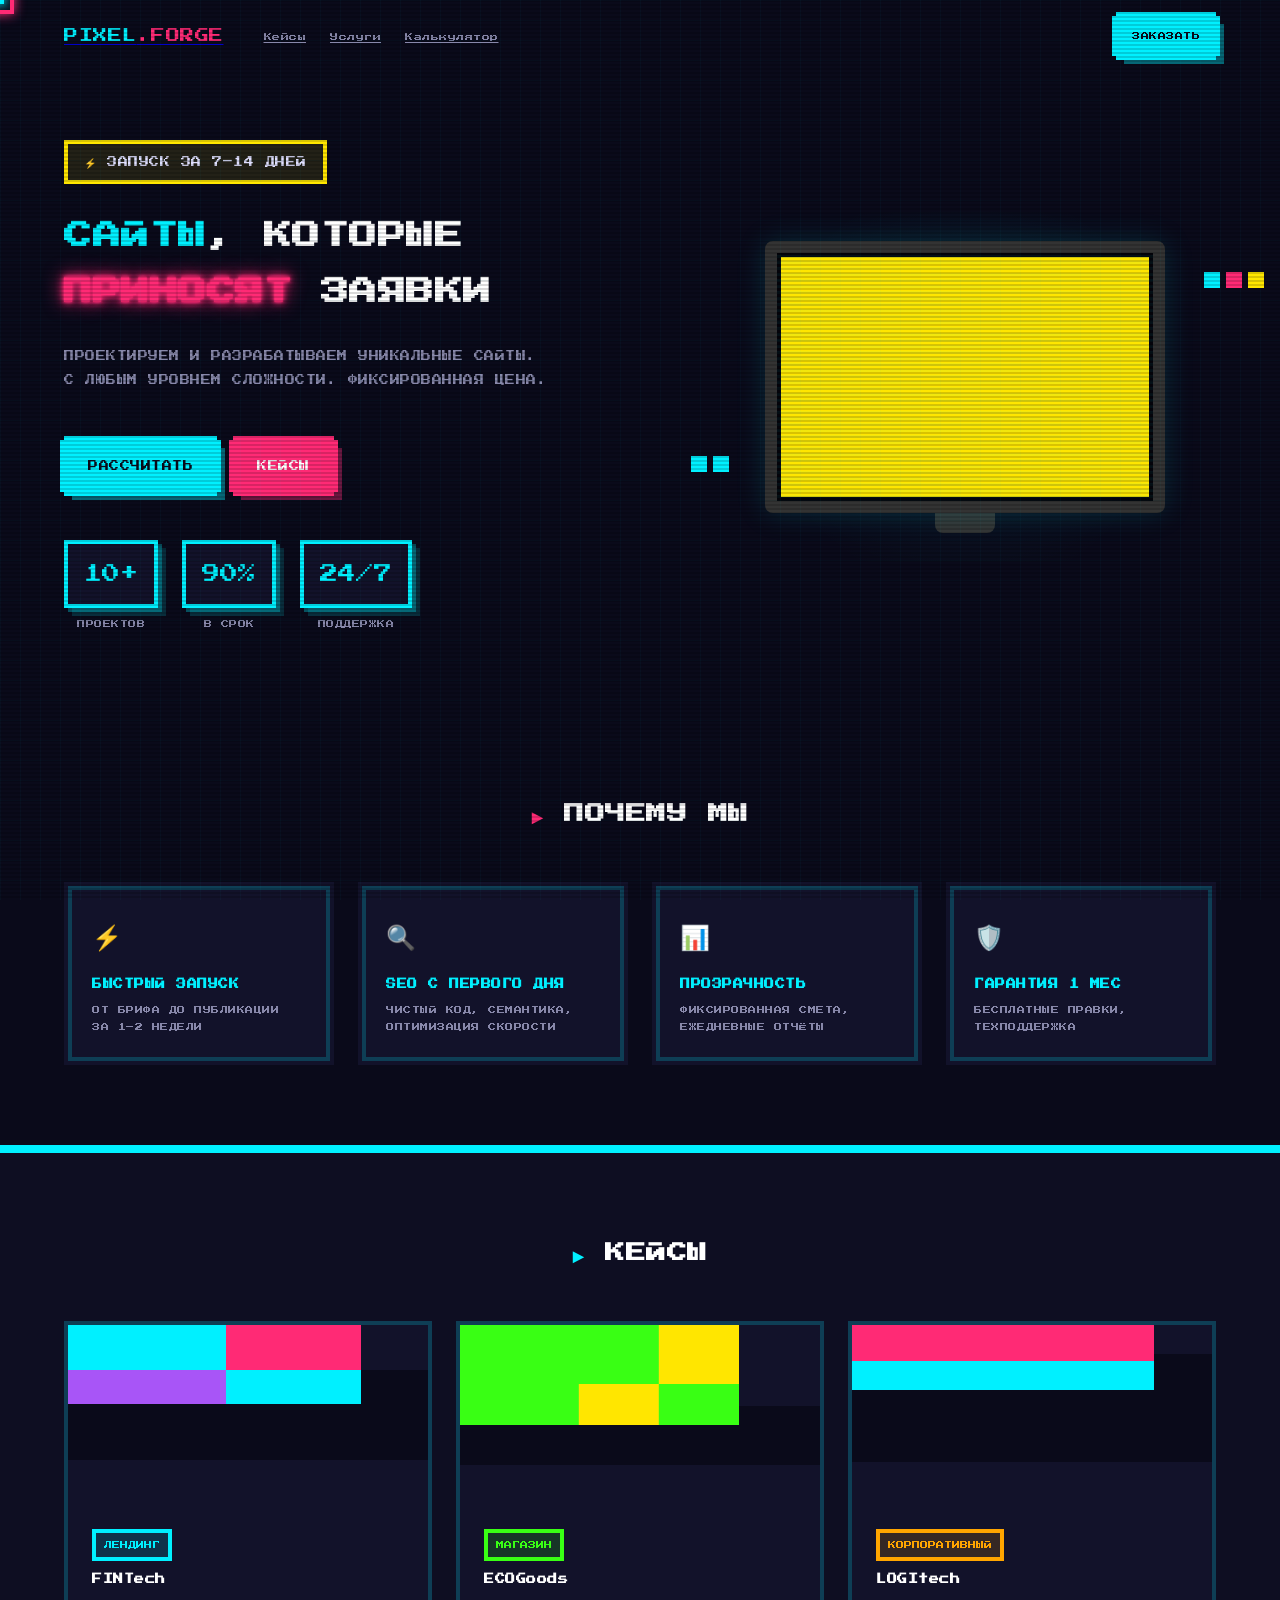
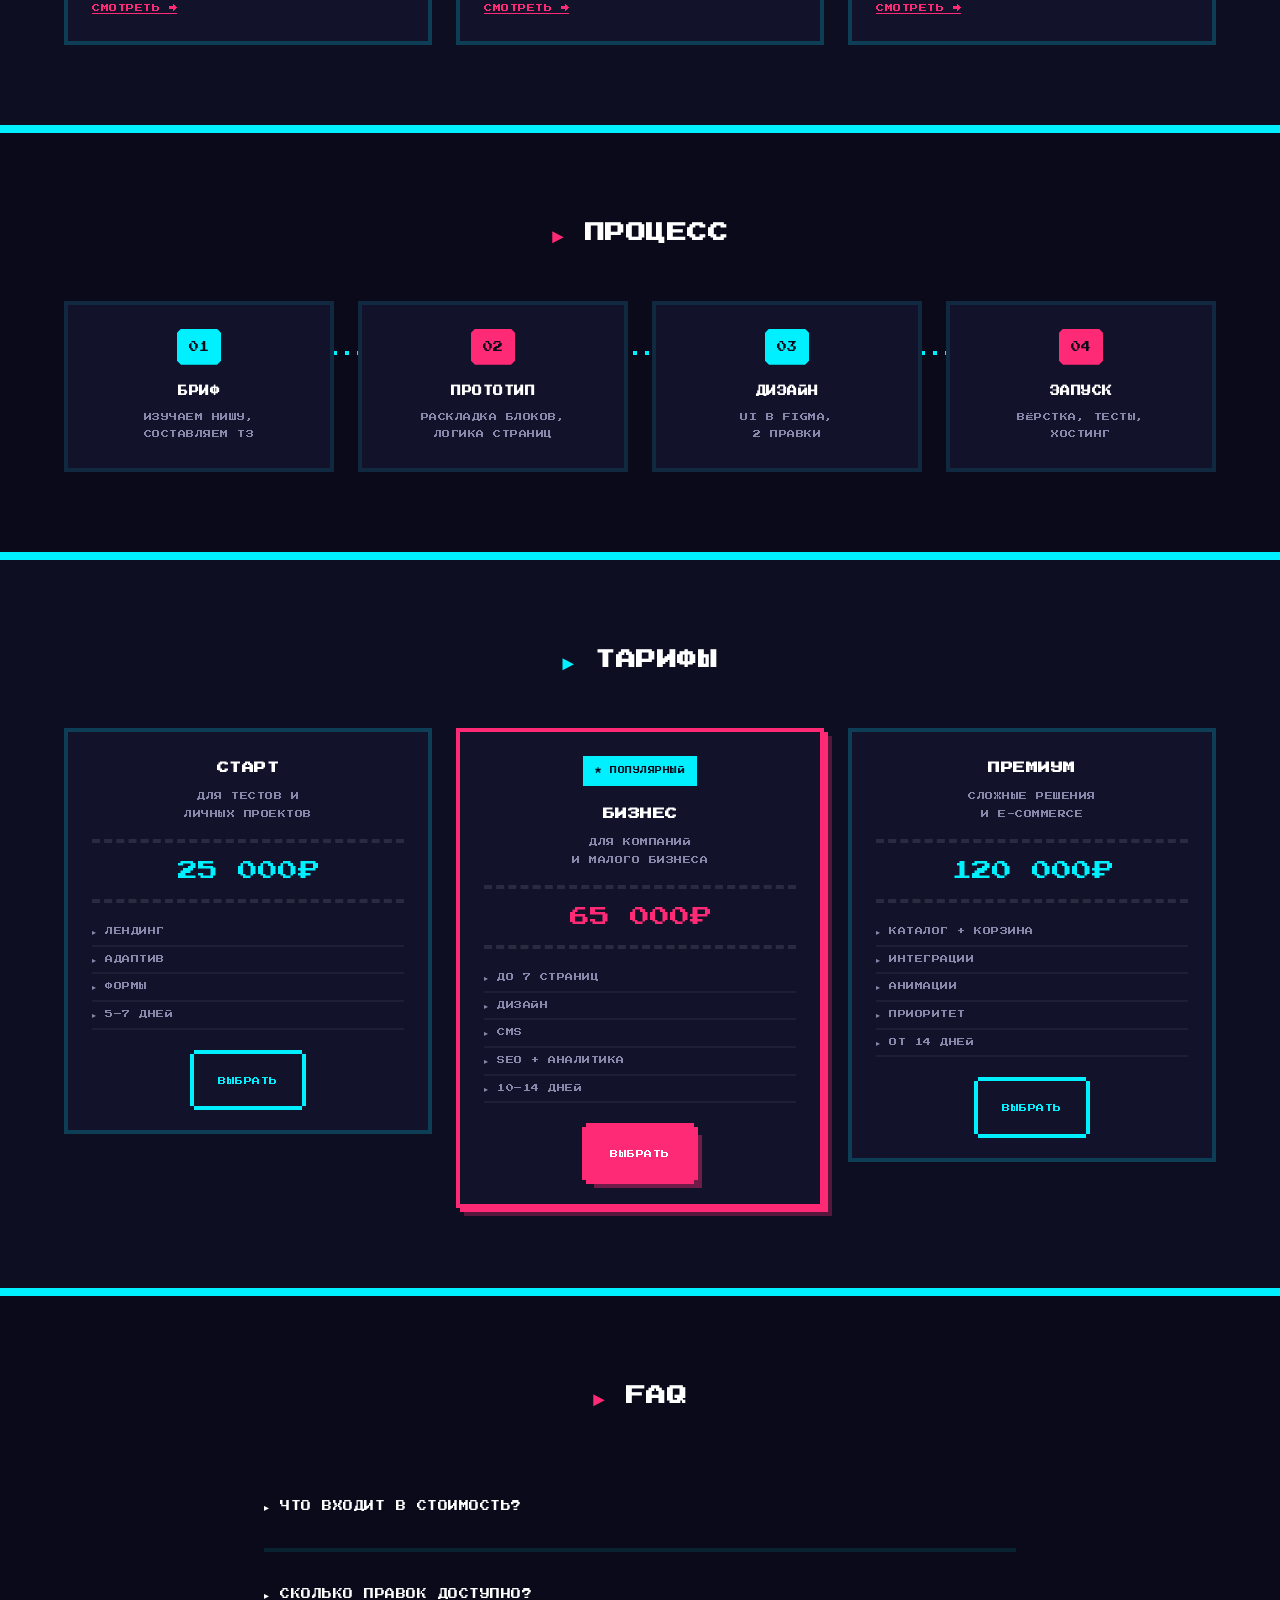
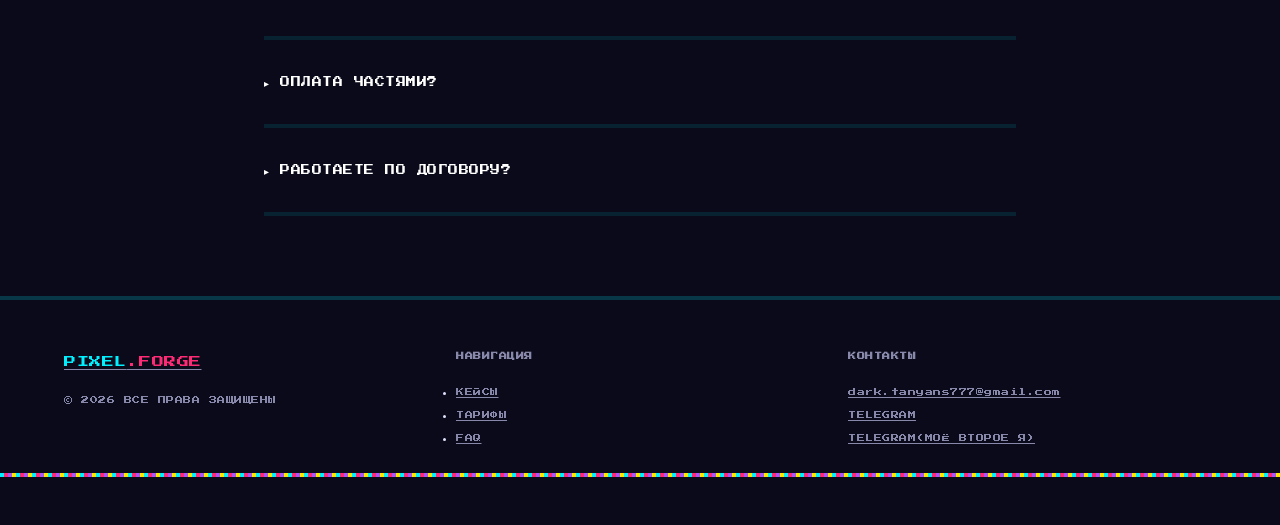
==== commit 98705ed2: "Add files via upload" ====
--- a/index.html
+++ b/index.html
@@ -15,6 +15,17 @@
 </head>
 <body>
 
+    <!-- загрузочный экран -->
+    <div class="boot-screen" id="bootScreen">
+        <div class="boot-content">
+            <div class="boot-logo pixel-text">PIXEL.FORGE v2.0.26</div>
+            <div class="boot-line">INITIALIZING SYSTEM...</div>
+            <div class="boot-progress">
+                <div class="boot-bar" id="bootBar"></div>
+            </div>
+            <div class="boot-text" id="bootText"></div>
+        </div>
+    </div>
   <!-- Сканлайн-оверлей -->
   <div class="scanlines"></div>
   <div class="grid-overlay"></div>
@@ -27,10 +38,9 @@
       </a>
       <nav class="nav" id="nav">
         <ul class="nav__list">
-          <li><a href="#portfolio" class="nav__link pixel-text">Кейсы</a></li>
-          <li><a href="#process" class="nav__link pixel-text">Процесс</a></li>
-          <li><a href="#pricing" class="nav__link pixel-text">Тарифы</a></li>
-          <li><a href="#faq" class="nav__link pixel-text">FAQ</a></li>
+            <li><a href="portfolio.html" class="nav__link pixel-text">Кейсы</a></li>
+            <li><a href="services.html" class="nav__link pixel-text">Услуги</a></li>
+            <li><a href="calculator.html" class="nav__link pixel-text">Калькулятор</a></li>
         </ul>
         <button class="nav__close pixel-text" aria-label="Закрыть меню">[X]</button>
       </nav>
@@ -56,8 +66,8 @@
             <span class="pixel-pink glow">ПРИНОСЯТ</span> ЗАЯВКИ
           </h1>
           <p class="hero__desc pixel-text fade-up">
-            ПРОЕКТИРУЕМ И РАЗРАБАТЫВАЕМ УНИКАЛЬНЫЕ САЙТЫ<br>
-            С РЕТРО-КИБЕРПАНК ЭСТЕТИКОЙ. ФИКСИРОВАННАЯ ЦЕНА.
+            ПРОЕКТИРУЕМ И РАЗРАБАТЫВАЕМ УНИКАЛЬНЫЕ САЙТЫ.<br>
+            С ЛЮБЫМ УРОВНЕМ СЛОЖНОСТИ. ФИКСИРОВАННАЯ ЦЕНА.
           </p>
           <div class="hero__btns fade-up">
             <a href="#pricing" class="btn btn-pixel btn-cyan">
@@ -71,11 +81,11 @@
           <!-- Пиксельная статистика -->
           <div class="pixel-stats fade-up">
             <div class="pixel-stat">
-              <div class="pixel-block">120+</div>
+              <div class="pixel-block">10+</div>
               <span class="pixel-text small">ПРОЕКТОВ</span>
             </div>
             <div class="pixel-stat">
-              <div class="pixel-block">98%</div>
+              <div class="pixel-block">90%</div>
               <span class="pixel-text small">В СРОК</span>
             </div>
             <div class="pixel-stat">
@@ -136,7 +146,7 @@
           </div>
           <div class="pixel-card fade-up">
             <div class="pixel-card-icon">🛡️</div>
-            <h3 class="pixel-text">ГАРАНТИЯ 6 МЕС</h3>
+            <h3 class="pixel-text">ГАРАНТИЯ 1 МЕС</h3>
             <p class="pixel-text small">БЕСПЛАТНЫЕ ПРАВКИ,<br>ТЕХПОДДЕРЖКА</p>
           </div>
         </div>
@@ -232,8 +242,8 @@
               <li class="pixel-text small">▸ ФОРМЫ</li>
               <li class="pixel-text small">▸ 5–7 ДНЕЙ</li>
             </ul>
-            <a href="#contact" class="btn btn-pixel btn-outline-cyan">
-              <span class="pixel-text small">ВЫБРАТЬ</span>
+            <a href="calculator.html?name=START&price=25000&days=7" class="btn btn-pixel btn-outline-cyan">
+                <span class="pixel-text small">ВЫБРАТЬ</span>
             </a>
           </div>
           <div class="price-pixel-card price-pixel-card-pop fade-up">
@@ -248,8 +258,8 @@
               <li class="pixel-text small">▸ SEO + АНАЛИТИКА</li>
               <li class="pixel-text small">▸ 10–14 ДНЕЙ</li>
             </ul>
-            <a href="#contact" class="btn btn-pixel btn-pink">
-              <span class="pixel-text small">ВЫБРАТЬ</span>
+            <a href="calculator.html?name=BUSINESS&price=65000&days=14" class="btn btn-pixel btn-pink">
+                <span class="pixel-text small">ВЫБРАТЬ</span>
             </a>
           </div>
           <div class="price-pixel-card fade-up">
@@ -263,13 +273,15 @@
               <li class="pixel-text small">▸ ПРИОРИТЕТ</li>
               <li class="pixel-text small">▸ ОТ 14 ДНЕЙ</li>
             </ul>
-            <a href="#contact" class="btn btn-pixel btn-outline-cyan">
-              <span class="pixel-text small">ОБСУДИТЬ</span>
-            </a>
-          </div>
-        </div>
-      </div>
-    </section>
+            <a href="calculator.html?name=PREMIUM&price=120000&days=21" class="btn btn-pixel btn-outline-cyan">
+                <span class="pixel-text small">ВЫБРАТЬ</span>
+            </a>
+          </div>
+        </div>
+      </div>
+    </section>
+
+    
 
     <!-- FAQ -->
     <section class="section" id="faq">
@@ -316,13 +328,17 @@
       </div>
       <div>
         <h4 class="pixel-text small">КОНТАКТЫ</h4>
-        <p><a href="mailto:hello@pixelforge.dev" class="pixel-text small">HELLO@PIXELFORGE.DEV</a></p>
-        <p><a href="#" class="pixel-text small">TELEGRAM</a></p>
+        <p><a href="mailto:dark.tanyans777@gmail.com" class="pixel-text small">dark.tanyans777@gmail.com</a></p>
+        <p><a href="https://t.me/Dark_Tanyan" class="pixel-text small">TELEGRAM</a></p>
+        <p><a href="https://t.me/Baba_klava29" class="pixel-text small">TELEGRAM(МОЁ ВТОРОЕ Я)</a></p>
       </div>
     </div>
     <div class="footer-pixel-border"></div>
   </footer>
 
+    <div class="custom-cursor cursor-dot"></div>
+    <div class="custom-cursor cursor-ring"></div>
   <script src="js/main.js"></script>
+  <script src="js/cursor.js"></script>
 </body>
 </html>
--- a/css/style.css
+++ b/css/style.css
@@ -11,6 +11,7 @@
   --bg-alt: #0e0e22;
 
   /* Неоновые акценты */
+  
   --cyan: #00f0ff;
   --cyan-dark: #008899;
   --pink: #ff2a75;
@@ -18,7 +19,6 @@
   --yellow: #ffe600;
   --green: #39ff14;
   --purple: #a855f7;
-
   /* Текст */
   --text-primary: #e0e0ff;
   --text-secondary: #8888aa;
@@ -79,10 +79,10 @@
 /* Неоновое свечение */
 .glow {
   text-shadow:
+    0 0 2px currentColor,
     0 0 5px currentColor,
     0 0 10px currentColor,
-    0 0 20px currentColor,
-    0 0 40px currentColor;
+    0 0 20px currentColor;
   animation: glowPulse 2s ease-in-out infinite alternate;
 }
 
@@ -96,6 +96,75 @@
 .pixel-pink-bg { background: var(--pink) !important; color: var(--bg-dark) !important; }
 .pixel-yellow-bg { background: var(--yellow) !important; color: var(--bg-dark) !important; }
 
+
+/* ============================================
+   css для экрана загрузки
+   ============================================ */
+
+.boot-screen {
+  position: fixed;
+  top: 0; left: 0;
+  width: 100%; height: 100%;
+  background: var(--bg-darker);
+  z-index: 100000;
+  display: flex;
+  align-items: center;
+  justify-content: center;
+  flex-direction: column;
+  font-family: 'Press Start 2P', monospace;
+}
+
+.boot-screen.skip {
+  display: none !important;
+}
+
+.boot-content {
+  width: 80%;
+  max-width: 600px;
+}
+
+.boot-logo {
+  font-size: 20px;
+  color: var(--cyan);
+  margin-bottom: 40px;
+  text-align: center;
+}
+
+.boot-line {
+  color: var(--text-secondary);
+  margin-bottom: 20px;
+  font-size: 10px;
+}
+
+.boot-progress {
+  width: 100%;
+  height: 20px;
+  border: 4px solid var(--cyan);
+  padding: 4px;
+  margin-bottom: 20px;
+}
+
+.boot-bar {
+  height: 100%;
+  background: var(--cyan);
+  width: 0%;
+  transition: width 0.3s steps(5);
+  box-shadow: 0 0 10px var(--cyan);
+}
+
+.boot-text {
+  color: var(--pink);
+  font-size: 8px;
+  height: 20px;
+}
+
+.boot-screen.fade-out {
+  animation: bootFade 1s steps(10) forwards;
+}
+
+@keyframes bootFade {
+  to { opacity: 0; visibility: hidden; }
+}
 /* ============================================
    SCANLINES & GRID OVERLAY
    ============================================ */
@@ -299,6 +368,7 @@
 .logo {
   font-size: 14px;
   letter-spacing: 2px;
+  margin-right: 40px;
 }
 
 .nav__list {
@@ -1143,4 +1213,76 @@
     flex-direction: column;
     align-items: center;
   }
-}+}
+
+/* ============================================
+   курсор
+   ============================================ */
+
+/* Скрываем стандартный курсор */
+body, a, button, .btn-pixel, .nav__link, .faq-pixel-question, 
+.pixel-card, .portfolio-pixel, details, input, textarea {
+  cursor: none !important;
+}
+
+/* Базовые стили курсора */
+.custom-cursor {
+  position: fixed;
+  top: 0; left: 0;
+  pointer-events: none;
+  z-index: 99999;
+  transform: translate(-50%, -50%);
+  will-change: transform, left, top;
+}
+
+/* Точка (центр) */
+.cursor-dot {
+  width: 8px;
+  height: 8px;
+  background: var(--cyan);
+  box-shadow: 0 0 8px var(--cyan), 0 0 16px var(--cyan);
+  transition: width 0.15s steps(3), height 0.15s steps(3), background 0.15s;
+}
+
+/* Кольцо (шлейф) */
+.cursor-ring {
+  width: 28px;
+  height: 28px;
+  border: 4px solid var(--pink);
+  border-radius: 0; /* пиксельные углы */
+  box-shadow: 0 0 12px var(--pink);
+  transition: width 0.2s steps(3), height 0.2s steps(3), border-color 0.2s, transform 0.15s;
+}
+
+/* Состояние при наведении на кликабельные элементы */
+body.hovering .cursor-dot {
+  width: 12px;
+  height: 12px;
+  background: var(--pink);
+  box-shadow: 0 0 12px var(--pink), 0 0 24px var(--pink);
+}
+
+body.hovering .cursor-ring {
+  width: 44px;
+  height: 44px;
+  border-color: var(--cyan);
+  transform: translate(-50%, -50%) rotate(45deg); /* ромб при наведении */
+  box-shadow: 0 0 20px var(--cyan);
+}
+
+/* Эффект клика */
+body.clicking .cursor-ring {
+  transform: translate(-50%, -50%) scale(0.7) rotate(45deg);
+  border-color: var(--yellow);
+}
+
+/* Скрываем на тач-устройствах (смартфоны/планшеты) */
+@media (pointer: coarse) {
+  .custom-cursor { display: none !important; }
+  body, a, button, .btn-pixel, .nav__link, .faq-pixel-question, 
+  .pixel-card, .portfolio-pixel, details, input, textarea {
+    cursor: auto !important;
+  }
+}
+
+
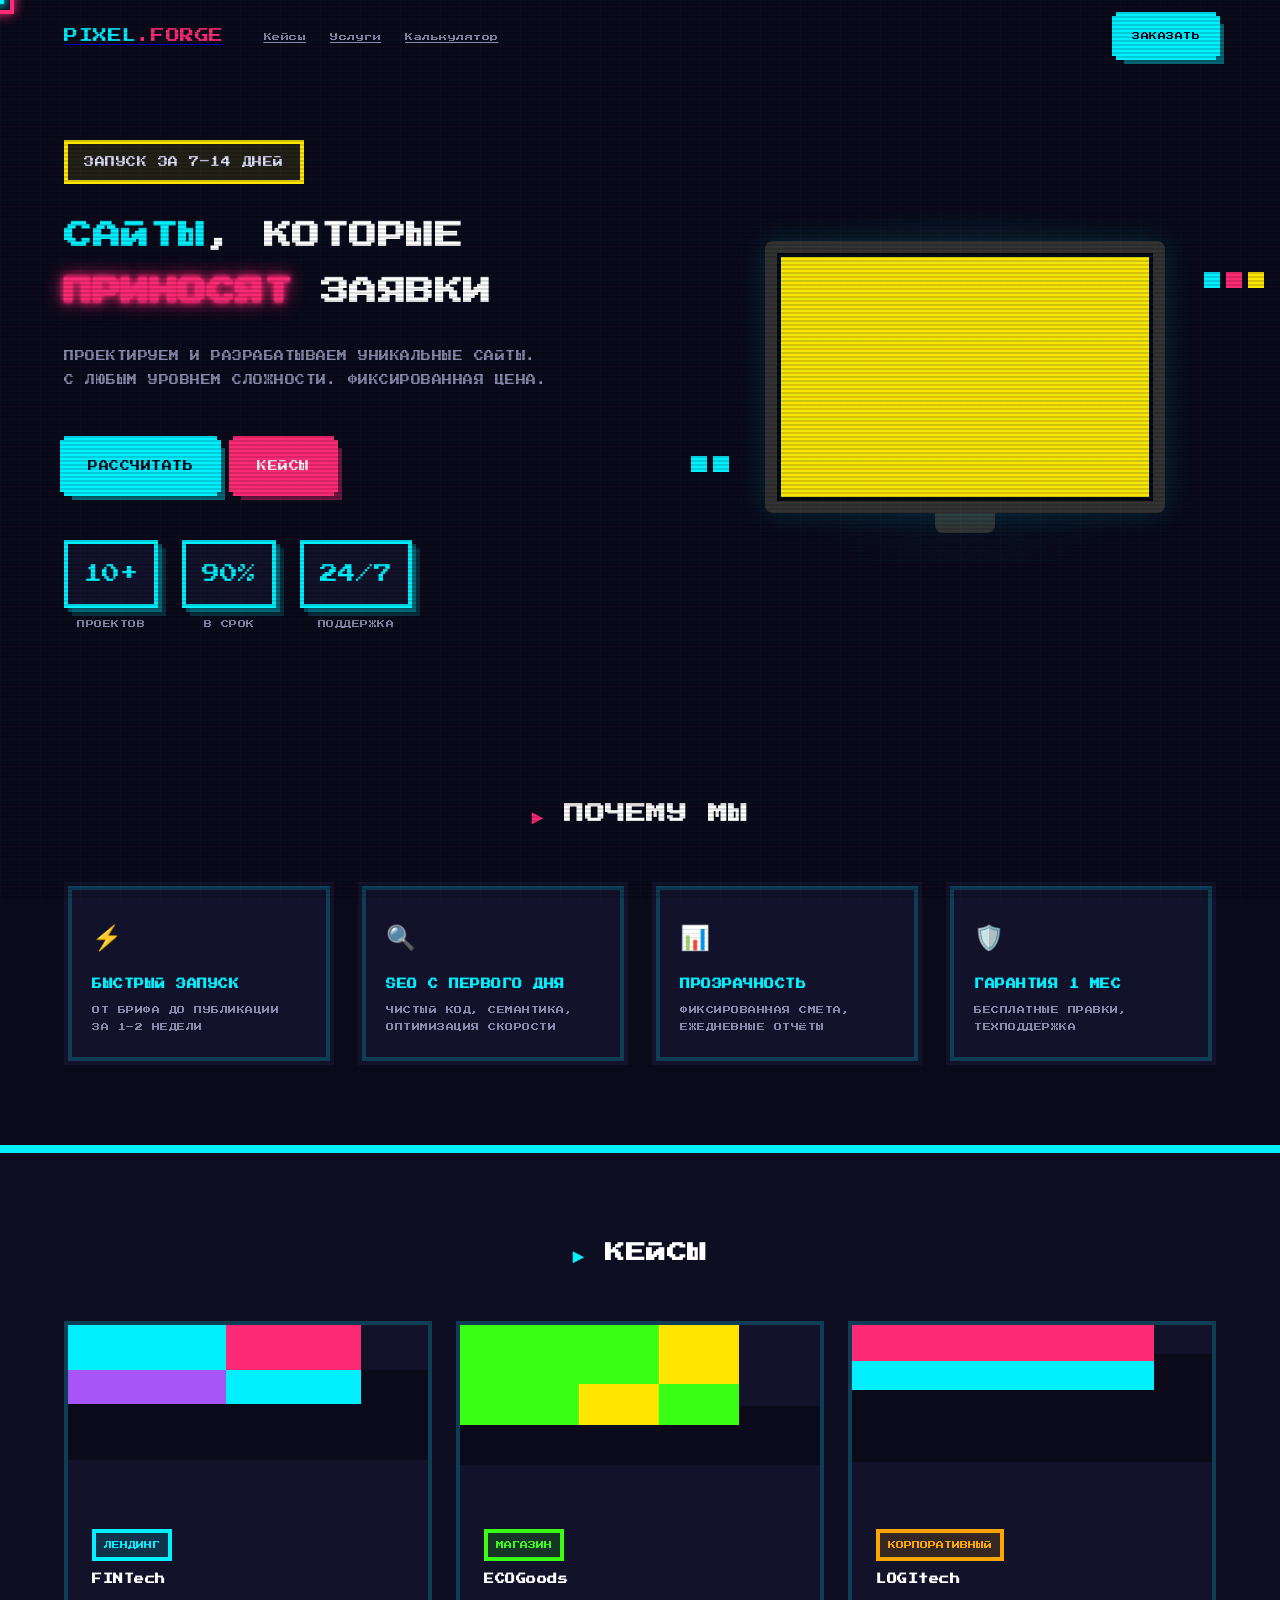
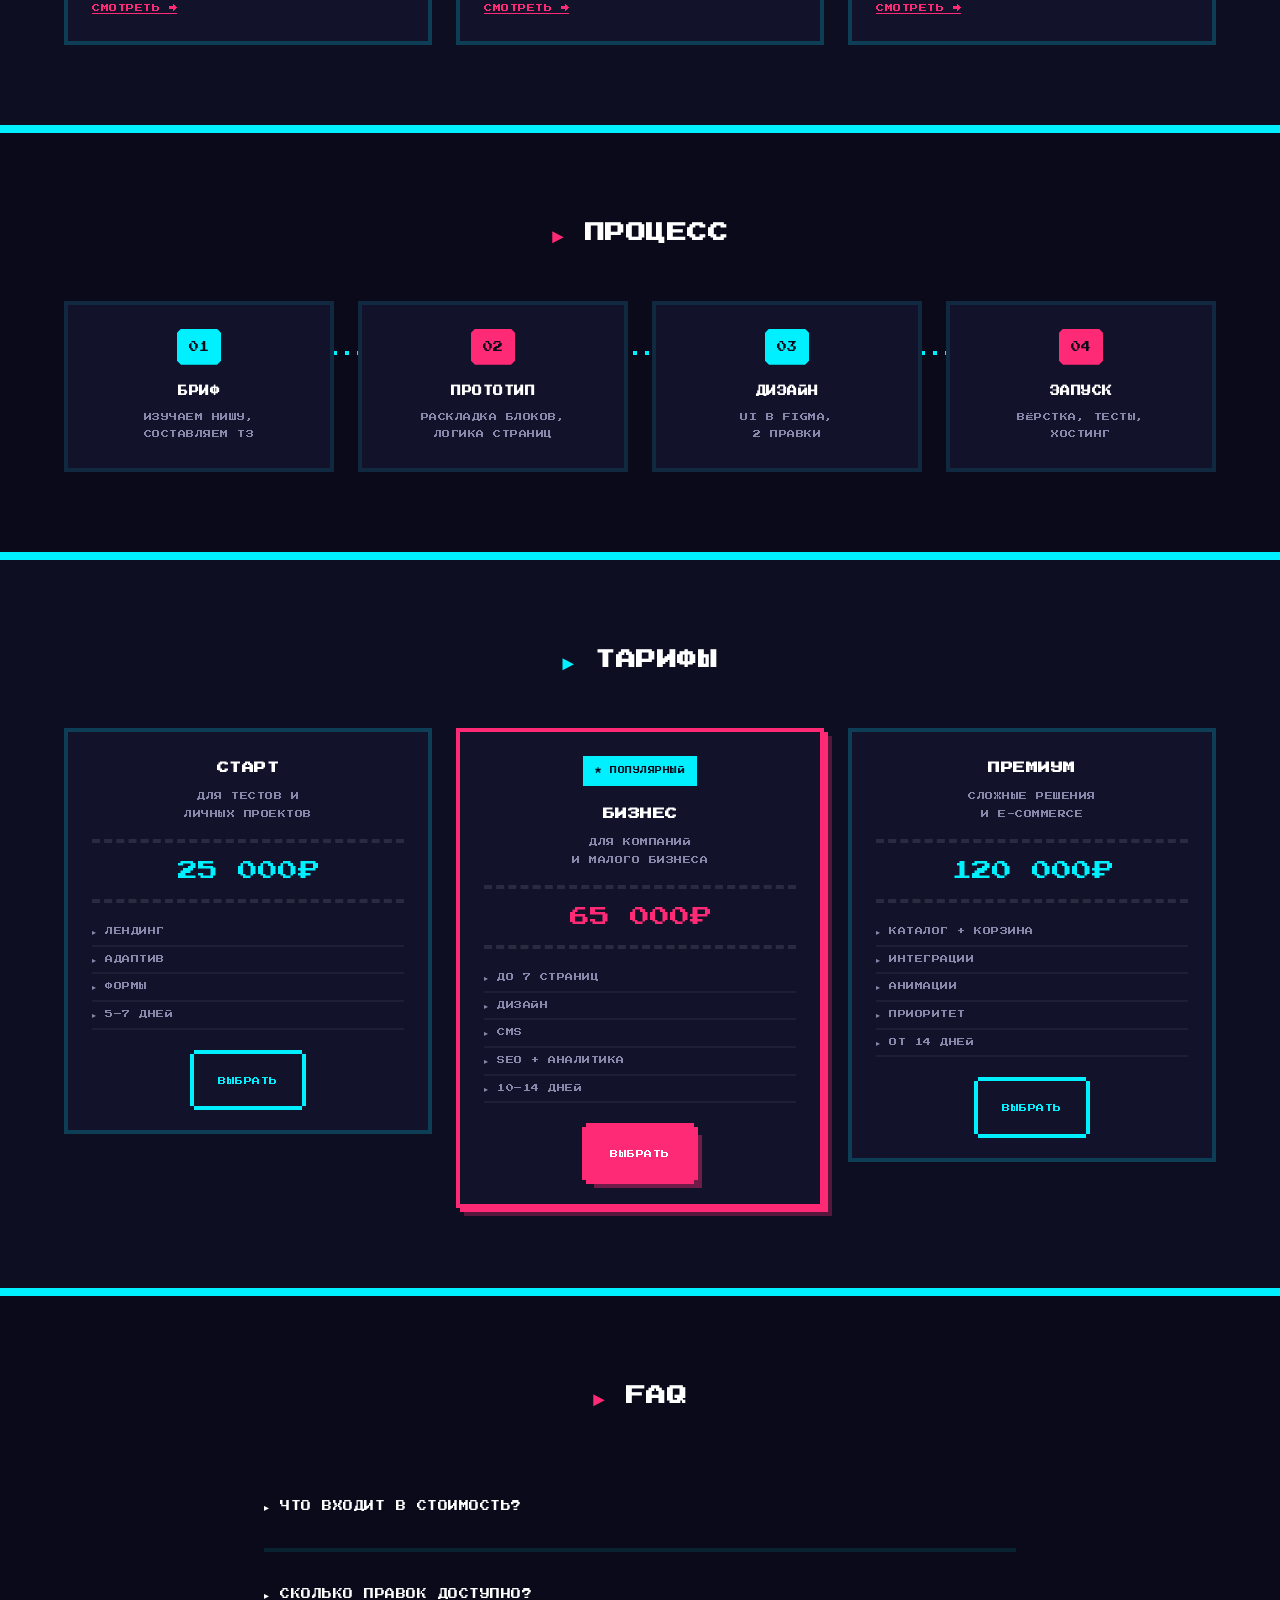
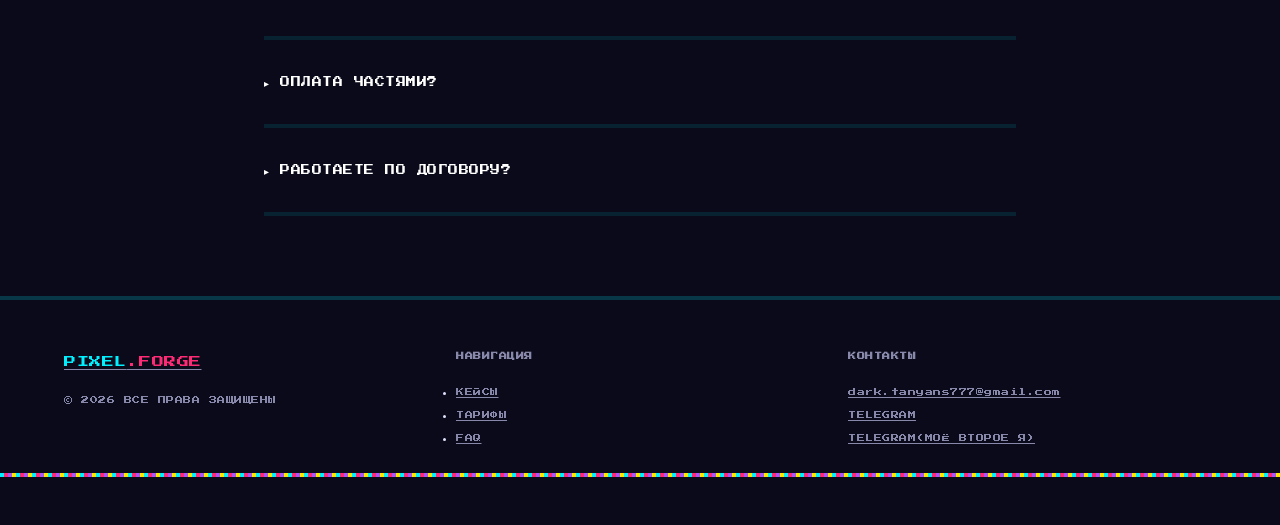
==== commit 052043de: "Add files via upload" ====
--- a/index.html
+++ b/index.html
@@ -59,7 +59,7 @@
       <div class="container hero__inner">
         <div class="hero__content">
           <div class="pixel-badge fade-up">
-            <span class="pixel-text">⚡ ЗАПУСК ЗА 7–14 ДНЕЙ</span>
+            <span class="pixel-text">ЗАПУСК ЗА 7–14 ДНЕЙ</span>
           </div>
           <h1 class="fade-up pixel-text">
             <span class="pixel-cyan">САЙТЫ</span>, КОТОРЫЕ<br>
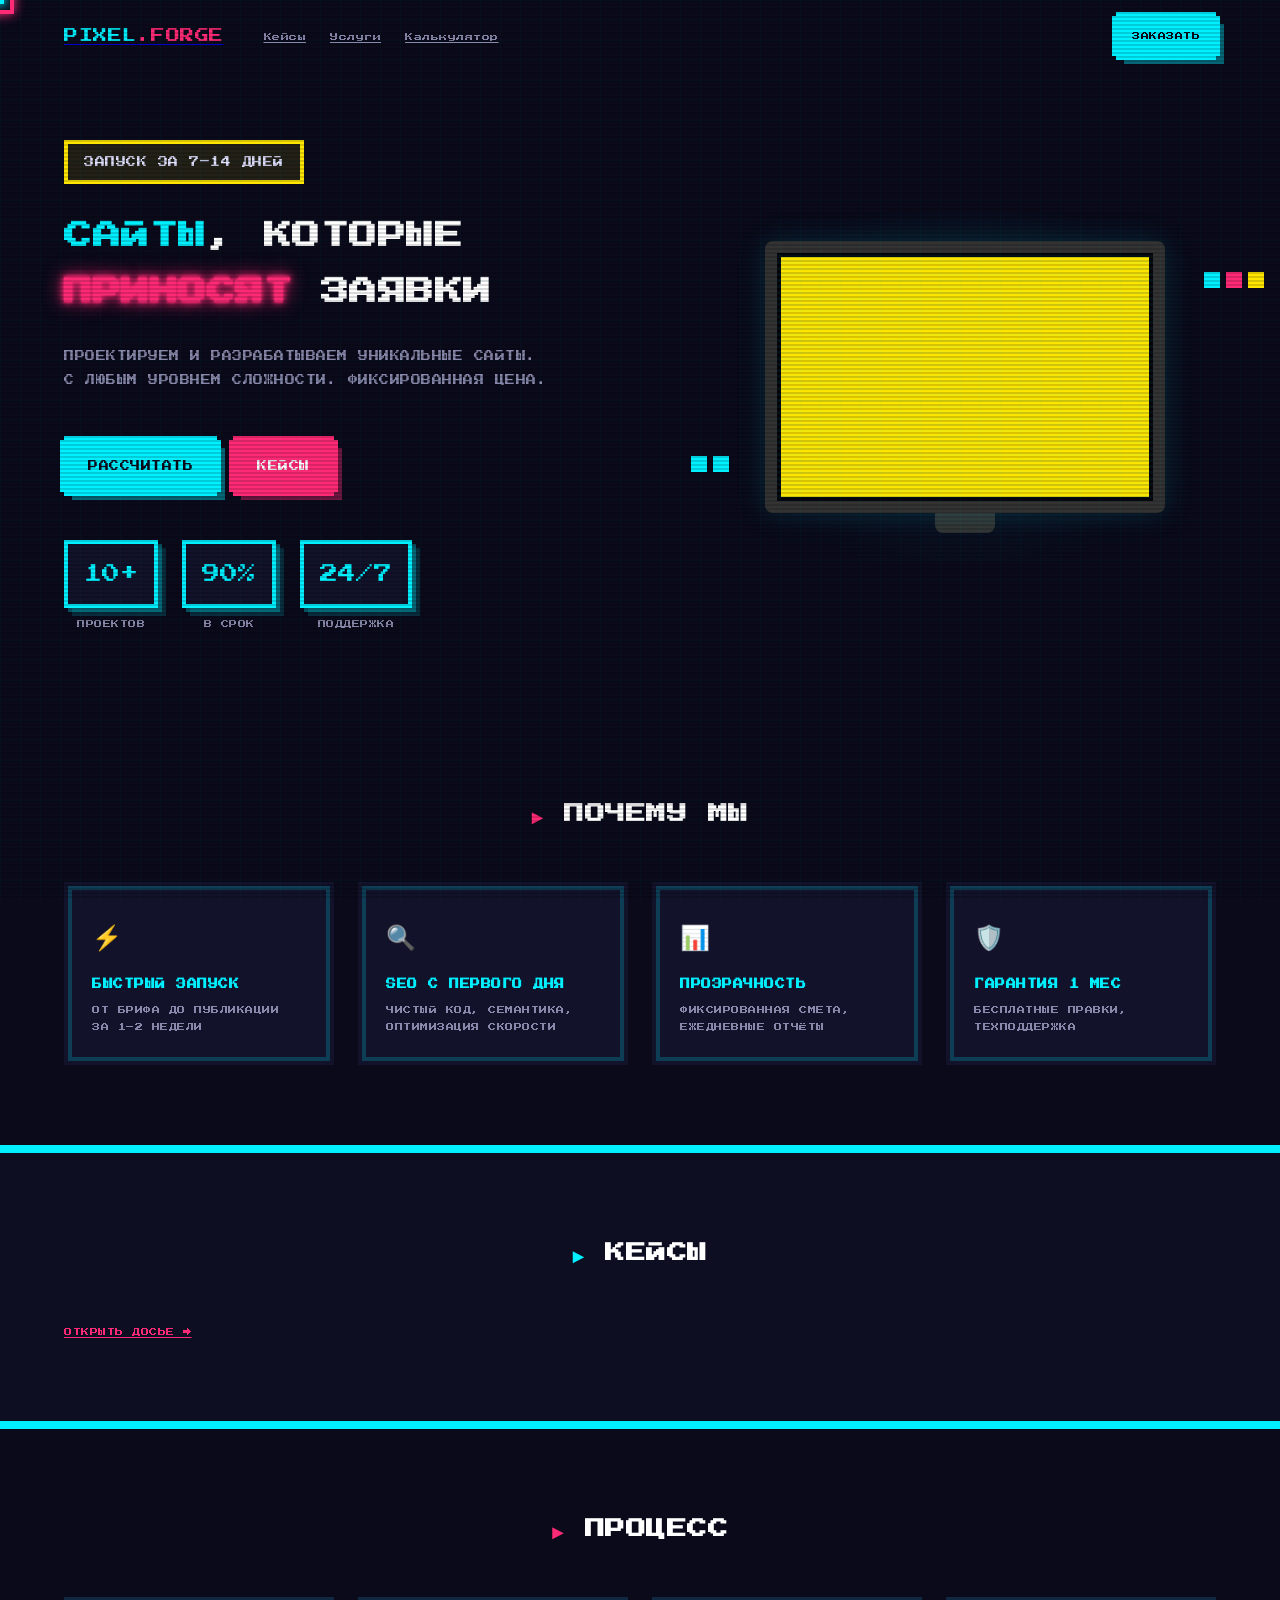
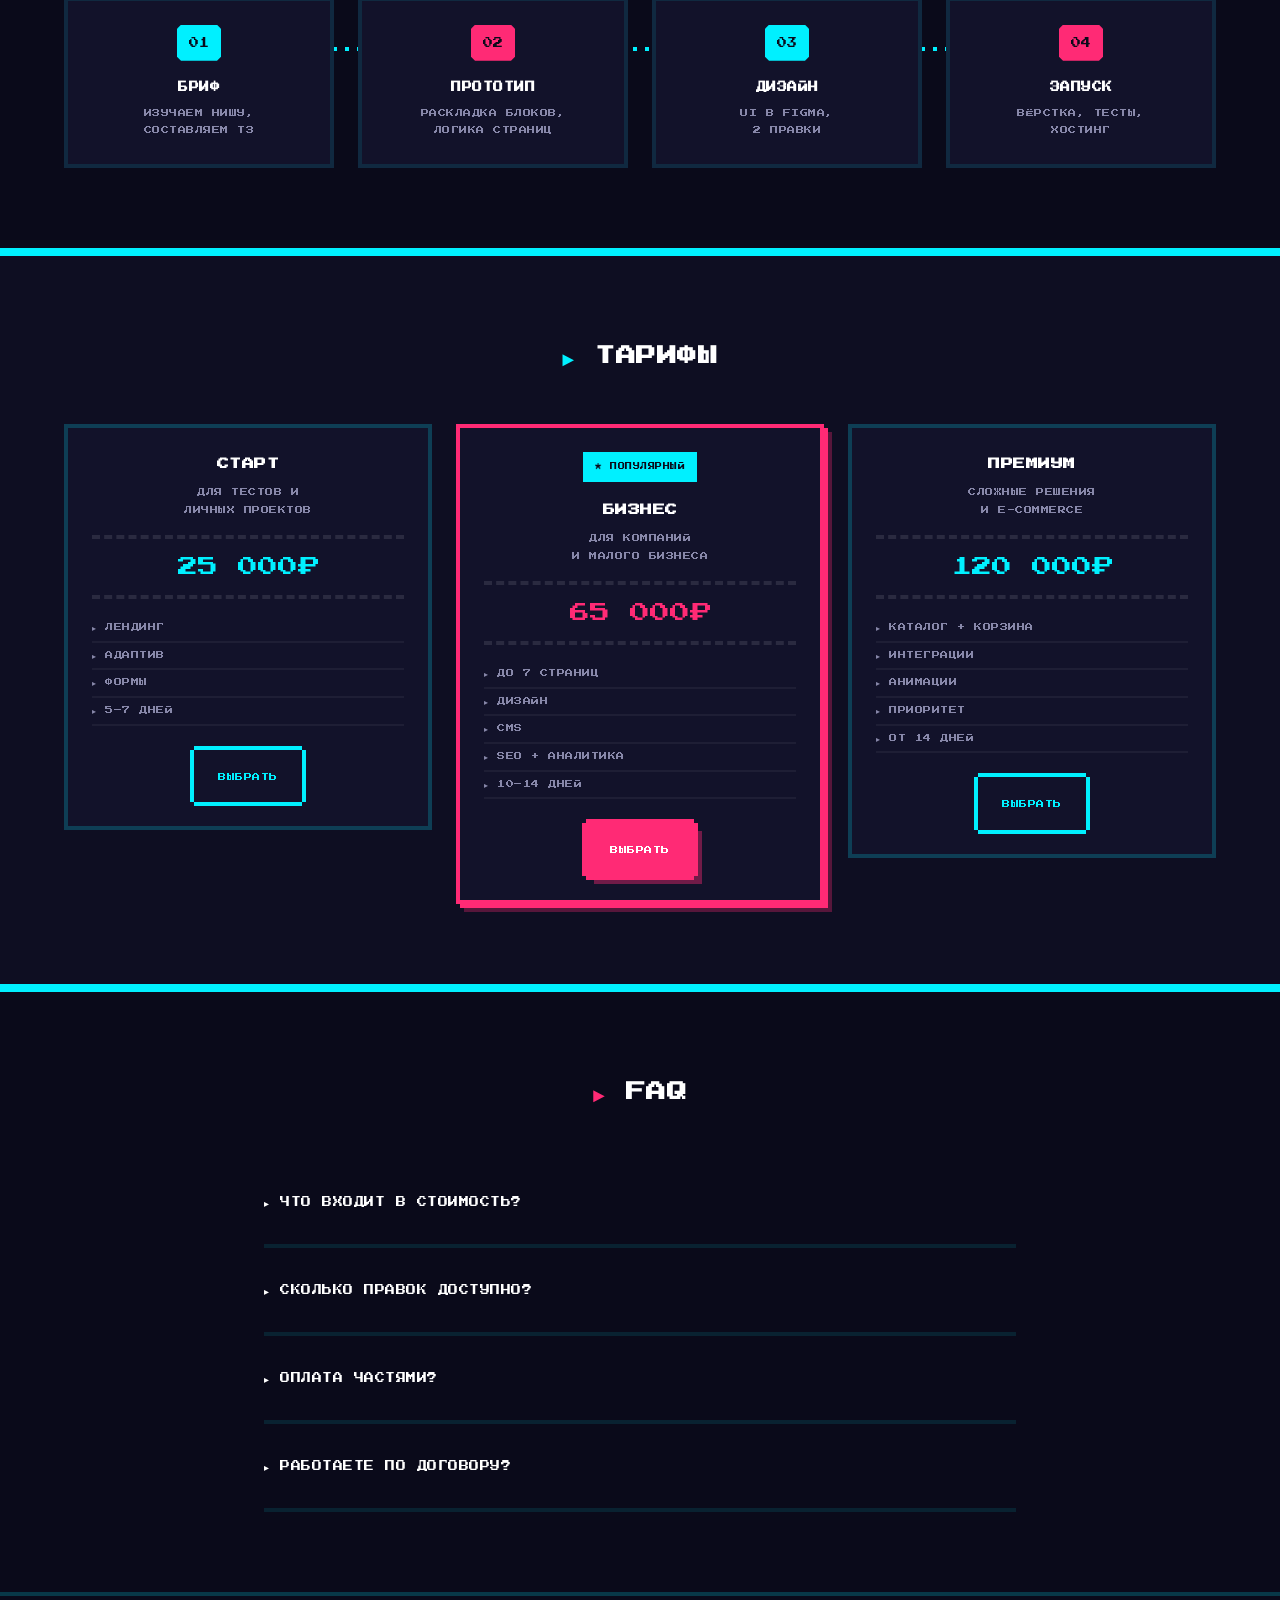
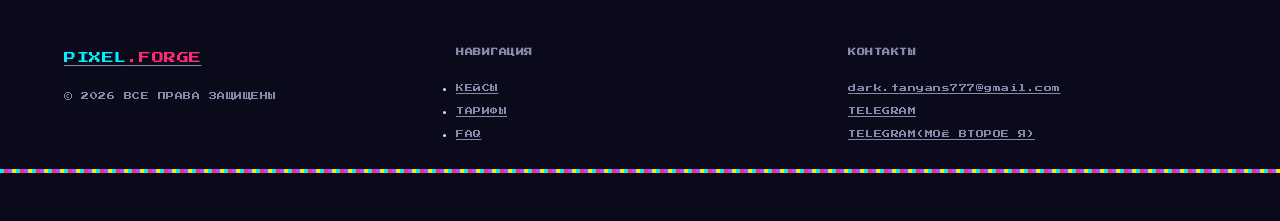
==== commit 1f81372a: "Add files via upload" ====
--- a/index.html
+++ b/index.html
@@ -340,5 +340,6 @@
     <div class="custom-cursor cursor-ring"></div>
   <script src="js/main.js"></script>
   <script src="js/cursor.js"></script>
+  <script src="js/cms-loader.js"></script>
 </body>
 </html>
